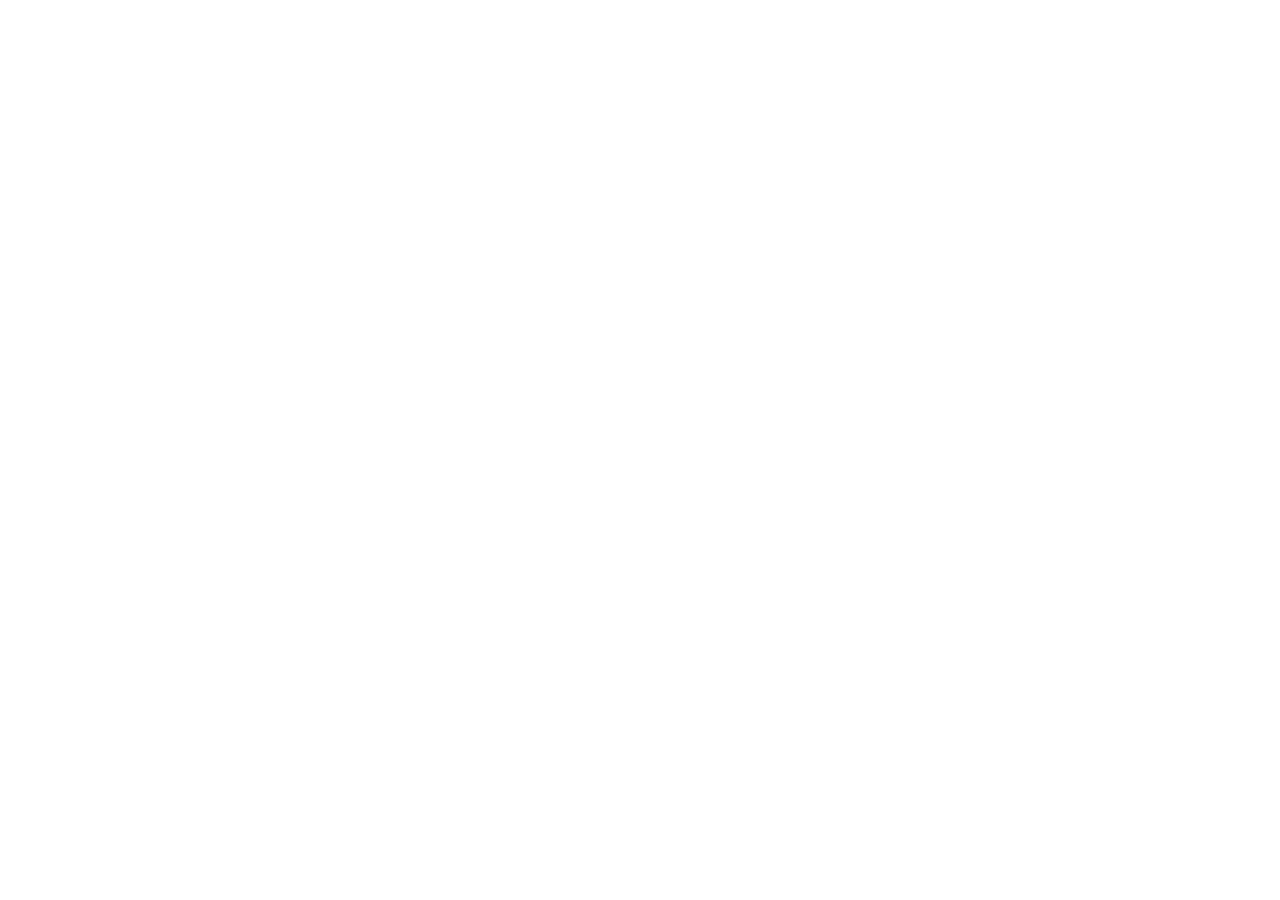
==== index.html @ eb4cddf3 "Redirect site to official Blooket play Co-authored-by: Copilot <223556219+Copilot@users.noreply.gith" ====
<!doctype html>
<html lang="en">
  <head>
    <meta charset="UTF-8" />
    <meta name="viewport" content="width=device-width, initial-scale=1.0" />
    <meta http-equiv="refresh" content="0;url=https://play.blooket.com/" />
    <title>Continue to Blooket</title>
  </head>
  <body>
    <p>Redirecting to the official Blooket play page. If you are not redirected, <a href="https://play.blooket.com/">continue to Blooket</a>.</p>
  </body>
</html>
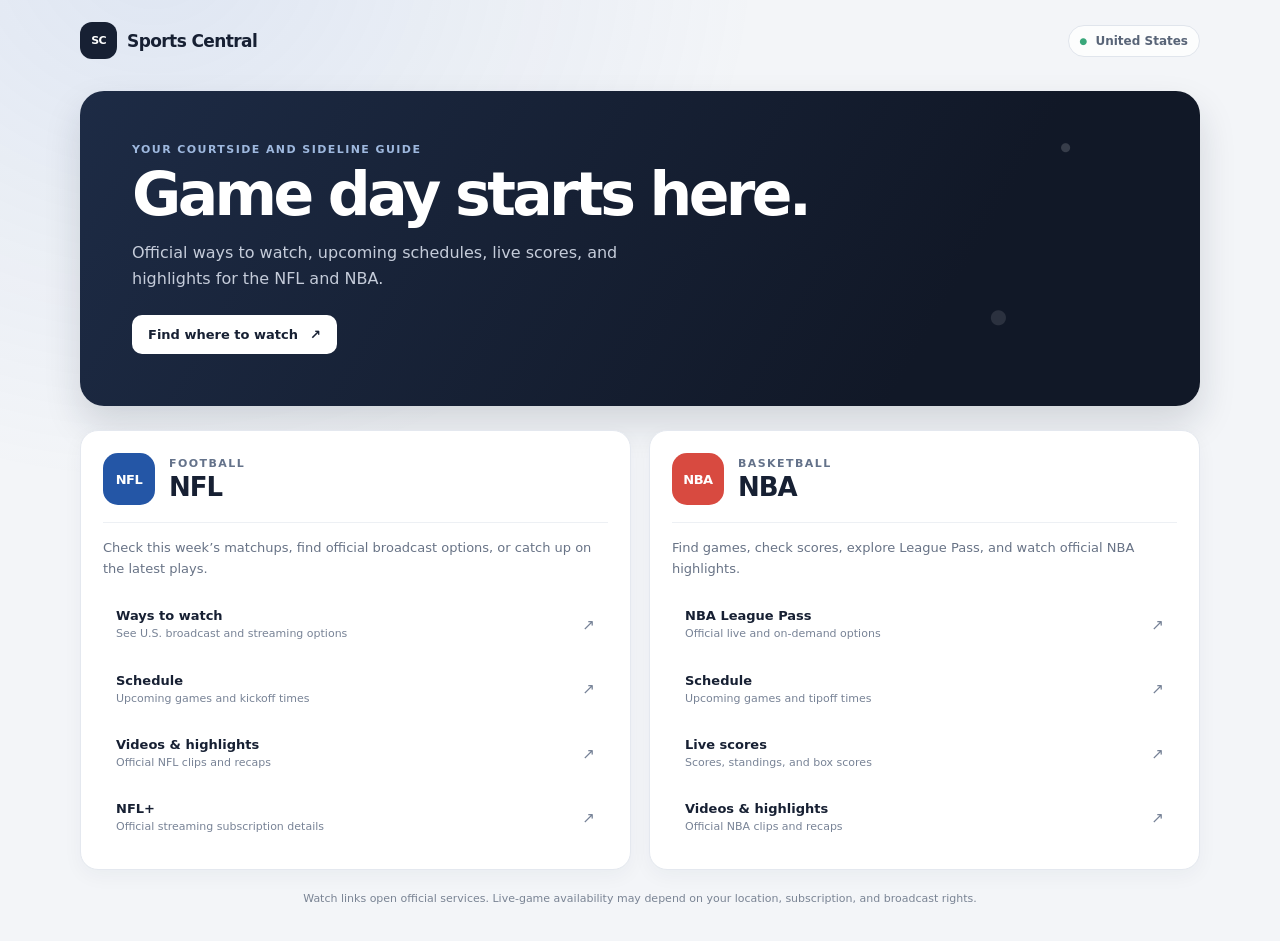
==== commit 0445f1c0: "Create official NFL and NBA sports hub Co-authored-by: Copilot <223556219+Copilot@users.noreply.gith" ====
--- a/index.html
+++ b/index.html
@@ -3,10 +3,86 @@
   <head>
     <meta charset="UTF-8" />
     <meta name="viewport" content="width=device-width, initial-scale=1.0" />
-    <meta http-equiv="refresh" content="0;url=https://play.blooket.com/" />
-    <title>Continue to Blooket</title>
+    <meta name="theme-color" content="#111827" />
+    <meta name="description" content="Find official NFL and NBA watch options, schedules, scores, and highlights." />
+    <title>Sports Central | NFL & NBA</title>
+    <link rel="stylesheet" href="styles.css" />
   </head>
   <body>
-    <p>Redirecting to the official Blooket play page. If you are not redirected, <a href="https://play.blooket.com/">continue to Blooket</a>.</p>
+    <main class="page-shell">
+      <header class="site-header">
+        <a class="brand" href="./" aria-label="Sports Central home">
+          <span class="brand-icon" aria-hidden="true">SC</span>
+          <span>Sports Central</span>
+        </a>
+        <span class="location-pill"><span aria-hidden="true">●</span> United States</span>
+      </header>
+
+      <section class="hero" aria-labelledby="page-title">
+        <p class="eyebrow">Your courtside and sideline guide</p>
+        <h1 id="page-title">Game day starts here.</h1>
+        <p class="hero-copy">Official ways to watch, upcoming schedules, live scores, and highlights for the NFL and NBA.</p>
+        <a class="hero-link" href="https://www.nfl.com/ways-to-watch/" target="_blank" rel="noopener noreferrer">
+          Find where to watch
+          <span aria-hidden="true">↗</span>
+        </a>
+      </section>
+
+      <section class="league-grid" aria-label="Sports">
+        <article class="league-card nfl-card">
+          <div class="league-heading">
+            <span class="league-mark nfl-mark" aria-hidden="true">NFL</span>
+            <div>
+              <p class="eyebrow">Football</p>
+              <h2>NFL</h2>
+            </div>
+          </div>
+          <p class="card-copy">Check this week’s matchups, find official broadcast options, or catch up on the latest plays.</p>
+          <div class="link-list">
+            <a href="https://www.nfl.com/ways-to-watch/" target="_blank" rel="noopener noreferrer">
+              <span><strong>Ways to watch</strong><small>See U.S. broadcast and streaming options</small></span><span class="arrow" aria-hidden="true">↗</span>
+            </a>
+            <a href="https://www.nfl.com/schedules/" target="_blank" rel="noopener noreferrer">
+              <span><strong>Schedule</strong><small>Upcoming games and kickoff times</small></span><span class="arrow" aria-hidden="true">↗</span>
+            </a>
+            <a href="https://www.nfl.com/videos/" target="_blank" rel="noopener noreferrer">
+              <span><strong>Videos & highlights</strong><small>Official NFL clips and recaps</small></span><span class="arrow" aria-hidden="true">↗</span>
+            </a>
+            <a href="https://www.nfl.com/plus/" target="_blank" rel="noopener noreferrer">
+              <span><strong>NFL+</strong><small>Official streaming subscription details</small></span><span class="arrow" aria-hidden="true">↗</span>
+            </a>
+          </div>
+        </article>
+
+        <article class="league-card nba-card">
+          <div class="league-heading">
+            <span class="league-mark nba-mark" aria-hidden="true">NBA</span>
+            <div>
+              <p class="eyebrow">Basketball</p>
+              <h2>NBA</h2>
+            </div>
+          </div>
+          <p class="card-copy">Find games, check scores, explore League Pass, and watch official NBA highlights.</p>
+          <div class="link-list">
+            <a href="https://www.nba.com/watch/league-pass" target="_blank" rel="noopener noreferrer">
+              <span><strong>NBA League Pass</strong><small>Official live and on-demand options</small></span><span class="arrow" aria-hidden="true">↗</span>
+            </a>
+            <a href="https://www.nba.com/schedule" target="_blank" rel="noopener noreferrer">
+              <span><strong>Schedule</strong><small>Upcoming games and tipoff times</small></span><span class="arrow" aria-hidden="true">↗</span>
+            </a>
+            <a href="https://www.nba.com/scores" target="_blank" rel="noopener noreferrer">
+              <span><strong>Live scores</strong><small>Scores, standings, and box scores</small></span><span class="arrow" aria-hidden="true">↗</span>
+            </a>
+            <a href="https://www.nba.com/watch/video" target="_blank" rel="noopener noreferrer">
+              <span><strong>Videos & highlights</strong><small>Official NBA clips and recaps</small></span><span class="arrow" aria-hidden="true">↗</span>
+            </a>
+          </div>
+        </article>
+      </section>
+
+      <footer class="site-footer">
+        <p>Watch links open official services. Live-game availability may depend on your location, subscription, and broadcast rights.</p>
+      </footer>
+    </main>
   </body>
 </html>
--- a/styles.css
+++ b/styles.css
@@ -0,0 +1,301 @@
+:root {
+  color-scheme: light;
+  font-family: Inter, ui-sans-serif, system-ui, -apple-system, BlinkMacSystemFont, "Segoe UI", sans-serif;
+  color: #172033;
+  background: #f3f5f8;
+  font-synthesis: none;
+  text-rendering: optimizeLegibility;
+}
+
+* {
+  box-sizing: border-box;
+}
+
+body {
+  min-width: 320px;
+  min-height: 100vh;
+  margin: 0;
+  background:
+    radial-gradient(ellipse at 12% -5%, rgba(86, 128, 202, 0.13), transparent 38%),
+    #f3f5f8;
+}
+
+a {
+  color: inherit;
+}
+
+.page-shell {
+  width: min(1120px, calc(100% - 40px));
+  margin: 0 auto;
+  padding: 22px 0 34px;
+}
+
+.site-header {
+  display: flex;
+  align-items: center;
+  justify-content: space-between;
+  margin-bottom: 32px;
+}
+
+.brand {
+  display: inline-flex;
+  align-items: center;
+  gap: 10px;
+  color: #172033;
+  font-size: 17px;
+  font-weight: 850;
+  letter-spacing: -0.035em;
+  text-decoration: none;
+}
+
+.brand-icon {
+  display: grid;
+  width: 37px;
+  height: 37px;
+  place-items: center;
+  border-radius: 12px;
+  color: #fff;
+  background: #172033;
+  font-size: 11px;
+  font-weight: 900;
+  letter-spacing: -0.06em;
+}
+
+.location-pill {
+  display: inline-flex;
+  align-items: center;
+  gap: 8px;
+  padding: 8px 11px;
+  border: 1px solid #e0e5ec;
+  border-radius: 999px;
+  color: #586477;
+  background: rgba(255, 255, 255, 0.78);
+  font-size: 12px;
+  font-weight: 700;
+}
+
+.location-pill span {
+  color: #39a77a;
+  font-size: 9px;
+}
+
+.hero {
+  padding: clamp(28px, 5vw, 52px);
+  border-radius: 24px;
+  color: #fff;
+  background:
+    radial-gradient(circle at 88% 18%, rgba(255, 255, 255, 0.16) 0 4px, transparent 5px),
+    radial-gradient(circle at 82% 72%, rgba(255, 255, 255, 0.11) 0 7px, transparent 8px),
+    linear-gradient(120deg, #1d2b45, #111827 76%);
+  box-shadow: 0 18px 36px rgba(23, 32, 51, 0.15);
+}
+
+.eyebrow {
+  margin: 0 0 8px;
+  color: #64728a;
+  font-size: 11px;
+  font-weight: 850;
+  letter-spacing: 0.13em;
+  text-transform: uppercase;
+}
+
+.hero .eyebrow {
+  color: #9eb8de;
+}
+
+.hero h1 {
+  max-width: 720px;
+  margin: 0;
+  font-size: clamp(36px, 6vw, 60px);
+  line-height: 1;
+  letter-spacing: -0.06em;
+}
+
+.hero-copy {
+  max-width: 560px;
+  margin: 16px 0 24px;
+  color: #c5ccda;
+  font-size: 16px;
+  line-height: 1.6;
+}
+
+.hero-link {
+  display: inline-flex;
+  align-items: center;
+  gap: 12px;
+  padding: 12px 16px;
+  border-radius: 10px;
+  color: #172033;
+  background: #fff;
+  font-size: 13px;
+  font-weight: 800;
+  text-decoration: none;
+  transition: transform 140ms ease, box-shadow 140ms ease;
+}
+
+.hero-link:hover {
+  transform: translateY(-2px);
+  box-shadow: 0 7px 18px rgba(0, 0, 0, 0.2);
+}
+
+.league-grid {
+  display: grid;
+  grid-template-columns: repeat(2, minmax(0, 1fr));
+  gap: 18px;
+  margin-top: 24px;
+}
+
+.league-card {
+  padding: 22px;
+  border: 1px solid #e4e8ef;
+  border-radius: 18px;
+  background: #fff;
+  box-shadow: 0 6px 20px rgba(32, 46, 70, 0.045);
+}
+
+.league-heading {
+  display: flex;
+  align-items: center;
+  gap: 14px;
+  padding-bottom: 17px;
+  border-bottom: 1px solid #edf0f4;
+}
+
+.league-heading .eyebrow {
+  margin-bottom: 3px;
+}
+
+.league-heading h2 {
+  margin: 0;
+  font-size: 26px;
+  line-height: 1.1;
+  letter-spacing: -0.04em;
+}
+
+.league-mark {
+  display: grid;
+  width: 52px;
+  height: 52px;
+  flex: 0 0 52px;
+  place-items: center;
+  border-radius: 15px;
+  color: #fff;
+  font-size: 13px;
+  font-weight: 950;
+  letter-spacing: -0.04em;
+}
+
+.nfl-mark {
+  background: #2456a6;
+}
+
+.nba-mark {
+  background: #d84a40;
+}
+
+.card-copy {
+  min-height: 46px;
+  margin: 15px 0 12px;
+  color: #687386;
+  font-size: 13px;
+  line-height: 1.6;
+}
+
+.link-list {
+  display: grid;
+  gap: 7px;
+}
+
+.link-list a {
+  display: flex;
+  align-items: center;
+  justify-content: space-between;
+  gap: 12px;
+  padding: 11px 12px;
+  border: 1px solid transparent;
+  border-radius: 11px;
+  text-decoration: none;
+  transition: background 130ms ease, border-color 130ms ease;
+}
+
+.link-list a:hover,
+.link-list a:focus-visible {
+  border-color: #e6eaf0;
+  background: #f7f8fa;
+  outline: none;
+}
+
+.link-list a > span:first-child {
+  display: grid;
+  gap: 3px;
+}
+
+.link-list strong {
+  font-size: 13px;
+}
+
+.link-list small {
+  color: #788396;
+  font-size: 11px;
+  line-height: 1.4;
+}
+
+.arrow {
+  flex: 0 0 auto;
+  color: #758196;
+  font-size: 15px;
+}
+
+.site-footer {
+  max-width: 760px;
+  margin: 20px auto 0;
+  color: #7a8494;
+  font-size: 11px;
+  line-height: 1.6;
+  text-align: center;
+}
+
+.site-footer p {
+  margin: 0;
+}
+
+@media (max-width: 720px) {
+  .page-shell {
+    width: min(100% - 24px, 1120px);
+    padding-top: 12px;
+  }
+
+  .site-header {
+    margin-bottom: 20px;
+  }
+
+  .hero {
+    border-radius: 18px;
+  }
+
+  .hero-copy {
+    font-size: 14px;
+  }
+
+  .league-grid {
+    grid-template-columns: 1fr;
+    gap: 12px;
+    margin-top: 14px;
+  }
+
+  .league-card {
+    padding: 17px;
+  }
+
+  .card-copy {
+    min-height: 0;
+  }
+}
+
+@media (prefers-reduced-motion: reduce) {
+  *,
+  *::before,
+  *::after {
+    transition-duration: 0.01ms !important;
+  }
+}
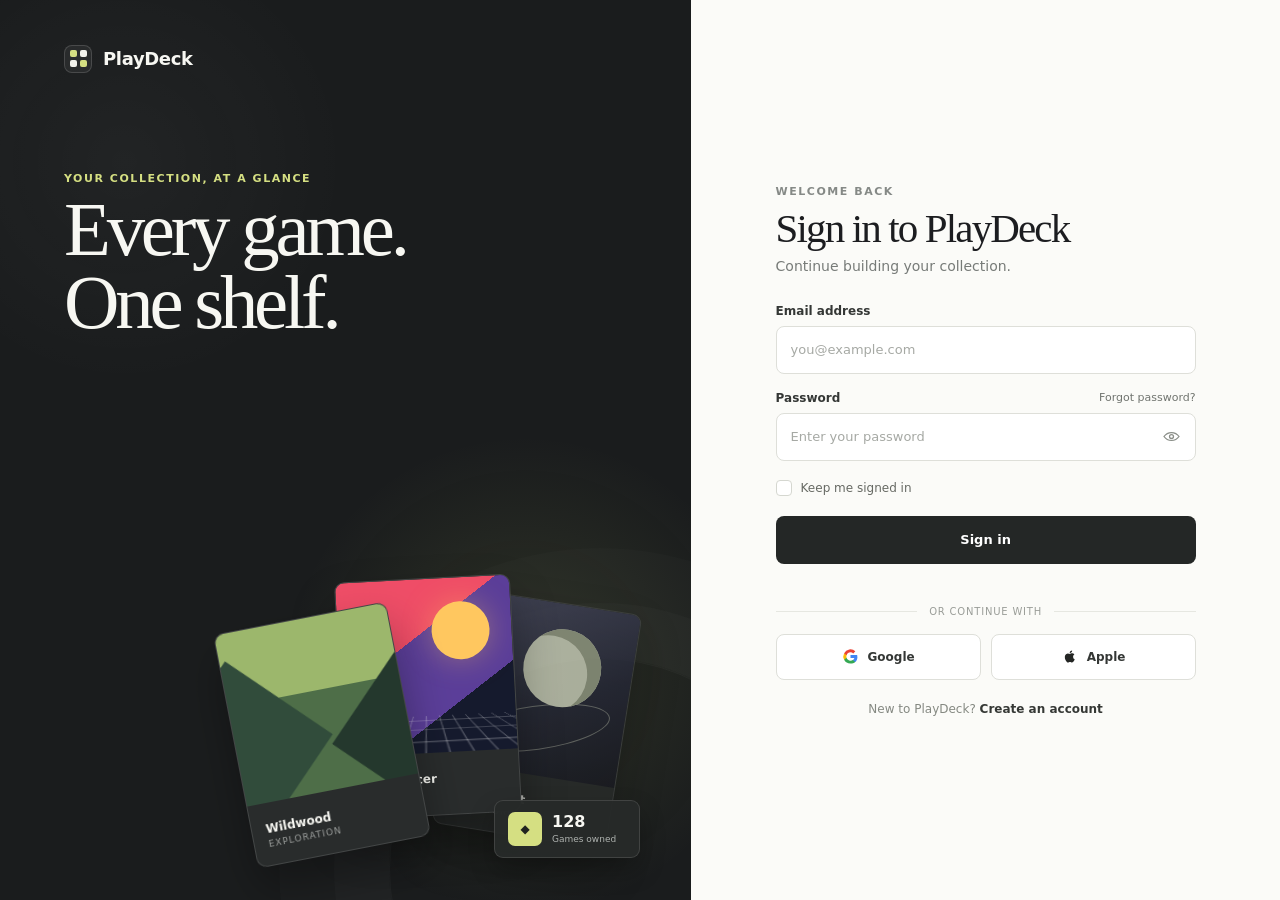
==== commit 233ae03e: "Add Snow Rider 3D to PlayDeck Co-authored-by: Copilot <223556219+Copilot@users.noreply.github.com>" ====
--- a/index.html
+++ b/index.html
@@ -3,86 +3,424 @@
   <head>
     <meta charset="UTF-8" />
     <meta name="viewport" content="width=device-width, initial-scale=1.0" />
-    <meta name="theme-color" content="#111827" />
-    <meta name="description" content="Find official NFL and NBA watch options, schedules, scores, and highlights." />
-    <title>Sports Central | NFL & NBA</title>
+    <meta name="theme-color" content="#17191d" />
+    <meta name="description" content="Sign in to manage your game collection." />
+    <title>PlayDeck | Sign in</title>
     <link rel="stylesheet" href="styles.css" />
   </head>
   <body>
-    <main class="page-shell">
-      <header class="site-header">
-        <a class="brand" href="./" aria-label="Sports Central home">
-          <span class="brand-icon" aria-hidden="true">SC</span>
-          <span>Sports Central</span>
-        </a>
-        <span class="location-pill"><span aria-hidden="true">●</span> United States</span>
-      </header>
-
-      <section class="hero" aria-labelledby="page-title">
-        <p class="eyebrow">Your courtside and sideline guide</p>
-        <h1 id="page-title">Game day starts here.</h1>
-        <p class="hero-copy">Official ways to watch, upcoming schedules, live scores, and highlights for the NFL and NBA.</p>
-        <a class="hero-link" href="https://www.nfl.com/ways-to-watch/" target="_blank" rel="noopener noreferrer">
-          Find where to watch
-          <span aria-hidden="true">↗</span>
-        </a>
+    <main class="login-layout">
+      <section class="collection-panel" aria-label="Featured collection">
+        <header class="brand">
+          <span class="brand-mark" aria-hidden="true">
+            <span></span><span></span><span></span><span></span>
+          </span>
+          <span>PlayDeck</span>
+        </header>
+
+        <div class="collection-copy">
+          <p class="eyebrow">Your collection, at a glance</p>
+          <h1>Every game.<br />One shelf.</h1>
+        </div>
+
+        <div class="game-stage" aria-hidden="true">
+          <div class="game-card game-card-back">
+            <div class="card-art art-lunar">
+              <span class="orbit"></span>
+              <span class="moon"></span>
+            </div>
+            <div class="card-info"><strong>Lunar Drift</strong><span>Adventure</span></div>
+          </div>
+          <div class="game-card game-card-main">
+            <div class="card-art art-neon">
+              <span class="sun"></span>
+              <span class="grid-lines"></span>
+            </div>
+            <div class="card-info"><strong>Neon Racer</strong><span>Racing</span></div>
+          </div>
+          <div class="game-card game-card-front">
+            <div class="card-art art-forest">
+              <span class="mountain mountain-one"></span>
+              <span class="mountain mountain-two"></span>
+            </div>
+            <div class="card-info"><strong>Wildwood</strong><span>Exploration</span></div>
+          </div>
+
+          <div class="stats-card">
+            <span class="stats-icon" aria-hidden="true">◆</span>
+            <div><strong>128</strong><small>Games owned</small></div>
+          </div>
+        </div>
       </section>
 
-      <section class="league-grid" aria-label="Sports">
-        <article class="league-card nfl-card">
-          <div class="league-heading">
-            <span class="league-mark nfl-mark" aria-hidden="true">NFL</span>
-            <div>
-              <p class="eyebrow">Football</p>
-              <h2>NFL</h2>
-            </div>
-          </div>
-          <p class="card-copy">Check this week’s matchups, find official broadcast options, or catch up on the latest plays.</p>
-          <div class="link-list">
-            <a href="https://www.nfl.com/ways-to-watch/" target="_blank" rel="noopener noreferrer">
-              <span><strong>Ways to watch</strong><small>See U.S. broadcast and streaming options</small></span><span class="arrow" aria-hidden="true">↗</span>
-            </a>
-            <a href="https://www.nfl.com/schedules/" target="_blank" rel="noopener noreferrer">
-              <span><strong>Schedule</strong><small>Upcoming games and kickoff times</small></span><span class="arrow" aria-hidden="true">↗</span>
-            </a>
-            <a href="https://www.nfl.com/videos/" target="_blank" rel="noopener noreferrer">
-              <span><strong>Videos & highlights</strong><small>Official NFL clips and recaps</small></span><span class="arrow" aria-hidden="true">↗</span>
-            </a>
-            <a href="https://www.nfl.com/plus/" target="_blank" rel="noopener noreferrer">
-              <span><strong>NFL+</strong><small>Official streaming subscription details</small></span><span class="arrow" aria-hidden="true">↗</span>
-            </a>
-          </div>
-        </article>
-
-        <article class="league-card nba-card">
-          <div class="league-heading">
-            <span class="league-mark nba-mark" aria-hidden="true">NBA</span>
-            <div>
-              <p class="eyebrow">Basketball</p>
-              <h2>NBA</h2>
-            </div>
-          </div>
-          <p class="card-copy">Find games, check scores, explore League Pass, and watch official NBA highlights.</p>
-          <div class="link-list">
-            <a href="https://www.nba.com/watch/league-pass" target="_blank" rel="noopener noreferrer">
-              <span><strong>NBA League Pass</strong><small>Official live and on-demand options</small></span><span class="arrow" aria-hidden="true">↗</span>
-            </a>
-            <a href="https://www.nba.com/schedule" target="_blank" rel="noopener noreferrer">
-              <span><strong>Schedule</strong><small>Upcoming games and tipoff times</small></span><span class="arrow" aria-hidden="true">↗</span>
-            </a>
-            <a href="https://www.nba.com/scores" target="_blank" rel="noopener noreferrer">
-              <span><strong>Live scores</strong><small>Scores, standings, and box scores</small></span><span class="arrow" aria-hidden="true">↗</span>
-            </a>
-            <a href="https://www.nba.com/watch/video" target="_blank" rel="noopener noreferrer">
-              <span><strong>Videos & highlights</strong><small>Official NBA clips and recaps</small></span><span class="arrow" aria-hidden="true">↗</span>
-            </a>
-          </div>
-        </article>
+      <section class="form-panel" aria-labelledby="login-title">
+        <div class="form-wrap">
+          <a class="mobile-brand" href="./" aria-label="PlayDeck home">
+            <span class="brand-mark" aria-hidden="true">
+              <span></span><span></span><span></span><span></span>
+            </span>
+            <span>PlayDeck</span>
+          </a>
+
+          <div class="form-heading">
+            <p class="eyebrow">Welcome back</p>
+            <h2 id="login-title">Sign in to PlayDeck</h2>
+            <p>Continue building your collection.</p>
+          </div>
+
+          <form id="login-form">
+            <div class="field">
+              <label for="email">Email address</label>
+              <input id="email" name="email" type="email" autocomplete="email" placeholder="you@example.com" required />
+            </div>
+
+            <div class="field">
+              <div class="label-row">
+                <label for="password">Password</label>
+                <a href="#" class="forgot-link">Forgot password?</a>
+              </div>
+              <div class="password-wrap">
+                <input id="password" name="password" type="password" autocomplete="current-password" placeholder="Enter your password" required />
+                <button class="password-toggle" type="button" aria-label="Show password" aria-pressed="false">
+                  <svg viewBox="0 0 24 24" aria-hidden="true">
+                    <path d="M2.5 12s3.5-5 9.5-5 9.5 5 9.5 5-3.5 5-9.5 5-9.5-5-9.5-5Z" />
+                    <circle cx="12" cy="12" r="2.5" />
+                  </svg>
+                </button>
+              </div>
+            </div>
+
+            <label class="remember">
+              <input type="checkbox" name="remember" />
+              <span class="checkmark" aria-hidden="true"></span>
+              <span>Keep me signed in</span>
+            </label>
+
+            <button class="submit-button" type="submit">Sign in</button>
+            <p class="form-message" id="form-message" role="status"></p>
+          </form>
+
+          <div class="signed-in-state" id="signed-in-state" hidden>
+            <div class="success-mark" aria-hidden="true">✓</div>
+            <p class="eyebrow">You’re signed in</p>
+            <h3>Welcome to your collection</h3>
+            <p id="welcome-message"></p>
+            <div class="collection-summary">
+              <div><strong>7</strong><span>Games</span></div>
+              <div><strong>0</strong><span>Completed</span></div>
+              <div><strong>6</strong><span>Playable here</span></div>
+            </div>
+            <button class="submit-button" id="continue-button" type="button">Open collection</button>
+            <button class="sign-out-button" id="sign-out-button" type="button">Sign out</button>
+          </div>
+
+          <div class="divider" id="social-divider"><span>or continue with</span></div>
+
+          <div class="social-buttons" id="social-buttons">
+            <button type="button" aria-label="Continue with Google">
+              <svg viewBox="0 0 24 24" aria-hidden="true">
+                <path fill="#4285F4" d="M21.6 12.2c0-.7-.1-1.5-.2-2.2H12v4.1h5.4a4.6 4.6 0 0 1-2 3v2.7h3.4c2-1.8 3-4.5 3-7.6Z"/>
+                <path fill="#34A853" d="M12 22c2.7 0 5-.9 6.7-2.4l-3.4-2.7c-.9.6-2.1 1-3.3 1-2.6 0-4.8-1.8-5.6-4.1H3v2.8A10 10 0 0 0 12 22Z"/>
+                <path fill="#FBBC05" d="M6.4 13.8a6 6 0 0 1 0-3.6V7.4H3A10 10 0 0 0 3 16.6l3.4-2.8Z"/>
+                <path fill="#EA4335" d="M12 6.1c1.5 0 2.8.5 3.9 1.5l2.9-2.9A10 10 0 0 0 3 7.4l3.4 2.8C7.2 7.9 9.4 6.1 12 6.1Z"/>
+              </svg>
+              Google
+            </button>
+            <button type="button" aria-label="Continue with Apple">
+              <svg viewBox="0 0 24 24" aria-hidden="true" class="apple-icon">
+                <path d="M17.05 12.54c.02-2.18 1.78-3.22 1.86-3.27a4 4 0 0 0-3.15-1.7c-1.32-.14-2.6.79-3.28.79-.69 0-1.73-.77-2.85-.75a4.2 4.2 0 0 0-3.53 2.16c-1.52 2.63-.39 6.5 1.08 8.63.72 1.04 1.57 2.2 2.69 2.16 1.09-.04 1.5-.7 2.82-.7 1.31 0 1.69.7 2.84.67 1.18-.02 1.92-1.05 2.62-2.1a8.7 8.7 0 0 0 1.19-2.43 3.8 3.8 0 0 1-2.29-3.46Zm-2.2-6.4a3.8 3.8 0 0 0 .87-2.75 3.9 3.9 0 0 0-2.53 1.3 3.6 3.6 0 0 0-.9 2.64c.95.07 1.92-.4 2.56-1.19Z"/>
+              </svg>
+              Apple
+            </button>
+          </div>
+
+          <p class="create-account" id="create-account">New to PlayDeck? <a href="#">Create an account</a></p>
+
+          <section class="collection-view" id="collection-view" aria-labelledby="collection-title" hidden>
+            <header class="collection-header">
+              <div>
+                <p class="eyebrow">Your library</p>
+                <h2 id="collection-title">My games</h2>
+              </div>
+              <button class="avatar-button" id="avatar-button" type="button" aria-label="Sign out">PD</button>
+            </header>
+
+            <div class="collection-tools">
+              <label class="search-box">
+                <svg viewBox="0 0 24 24" aria-hidden="true">
+                  <circle cx="10.5" cy="10.5" r="6.5"></circle>
+                  <path d="m15.5 15.5 5 5"></path>
+                </svg>
+                <input id="game-search" type="search" placeholder="Search games" />
+              </label>
+              <button class="filter-button" id="filter-button" type="button" aria-pressed="false">
+                <span aria-hidden="true">≡</span> Filter
+              </button>
+            </div>
+
+            <div class="filter-row" id="filter-row" hidden>
+              <button type="button" class="filter-chip active" data-status="all">All</button>
+              <button type="button" class="filter-chip" data-status="playing">Playing</button>
+              <button type="button" class="filter-chip" data-status="completed">Completed</button>
+              <button type="button" class="filter-chip" data-status="wishlist">Wishlist</button>
+            </div>
+
+            <p class="results-count" id="results-count">7 games</p>
+            <div class="game-library" id="game-library">
+              <button class="library-game" type="button" data-status="playing" data-name="Drive Mad" data-url=".game-mirror/drive-mad/index.html" data-fallback="https://cdn.jsdelivr.net/gh/md-abu-kayser/drive-mad@main/index.html|https://html5.gamedistribution.com/rvvASMiM/drive-mad/index.html">
+                <span class="cover cover-drive"><span>DM</span></span>
+                <span class="library-game-info"><strong>Drive Mad</strong><span>Driving</span></span>
+                <span class="status-badge playing">Play</span>
+              </button>
+              <button class="library-game" type="button" data-status="playing" data-name="Crossy Road (official)" data-action="official-crossy">
+                <span class="cover cover-crossy"><span>CR</span></span>
+                <span class="library-game-info"><strong>Crossy Road</strong><span>Official · mobile</span></span>
+                <span class="status-badge official">Official</span>
+              </button>
+              <button class="library-game" type="button" data-status="playing" data-name="Parcel Dash" data-url=".game-mirror/parcel-dash/index.html">
+                <span class="cover cover-parcel"><span>PD</span></span>
+                <span class="library-game-info"><strong>Parcel Dash</strong><span>Lane hopper</span></span>
+                <span class="status-badge playing">Play</span>
+              </button>
+              <button class="library-game" type="button" data-status="playing" data-name="Minecraft 1.8" data-url=".game-mirror/minecraft-1.8/index.html" data-fallback="https://cdn.jsdelivr.net/gh/neon443/eaglercraftX188@main/index.html|https://eaglercraft.com/play?version=1.8.8">
+                <span class="cover cover-minecraft"><span>MC</span></span>
+                <span class="library-game-info"><strong>Minecraft 1.8</strong><span>Sandbox</span></span>
+                <span class="status-badge playing">Play</span>
+              </button>
+              <button class="library-game" type="button" data-status="playing" data-name="Retro Bowl" data-url=".game-mirror/retro-bowl-play/index.html" data-fallback="https://poki.com/en/g/retro-bowl|https://game316009.konggames.com/gamez/0031/6009/live/index.html">
+                <span class="cover cover-retrobowl"><span>RB</span></span>
+                <span class="library-game-info"><strong>Retro Bowl</strong><span>Sports</span></span>
+                <span class="status-badge playing">Play</span>
+              </button>
+              <button class="library-game" type="button" data-status="playing" data-name="Pocket Pitch" data-url=".game-mirror/pocket-pitch/index.html">
+                <span class="cover cover-pitch"><span>PP</span></span>
+                <span class="library-game-info"><strong>Pocket Pitch</strong><span>Car soccer</span></span>
+                <span class="status-badge playing">Play</span>
+              </button>
+              <button class="library-game" type="button" data-status="playing" data-name="Snow Rider 3D" data-url="https://especially43.github.io/snow-rider/" data-fallback="https://cdn.jsdelivr.net/gh/drippy-cat/snowrider3D@c82fe583cbffafa502b0aa3ed2da0053972e0c80/">
+                <span class="cover cover-snowrider"><span>SR</span></span>
+                <span class="library-game-info"><strong>Snow Rider 3D</strong><span>Snow racing</span></span>
+                <span class="status-badge playing">Play</span>
+              </button>
+            </div>
+            <p class="no-results" id="no-results" hidden>No games found.</p>
+          </section>
+        </div>
       </section>
-
-      <footer class="site-footer">
-        <p>Watch links open official services. Live-game availability may depend on your location, subscription, and broadcast rights.</p>
-      </footer>
     </main>
+
+    <div class="game-modal" id="game-modal" role="dialog" aria-modal="true" aria-labelledby="game-modal-title" hidden>
+      <div class="game-modal-bar">
+        <div>
+          <p class="eyebrow">Now playing</p>
+          <h2 id="game-modal-title">Game</h2>
+        </div>
+        <div class="game-modal-actions">
+          <button class="game-server-button" id="game-server-button" type="button">Switch server</button>
+          <button class="game-modal-close" id="game-modal-close" type="button" aria-label="Close game">Close</button>
+        </div>
+      </div>
+      <div class="official-game-notice" id="official-game-notice" hidden>
+        <div class="official-game-icon" aria-hidden="true">CR</div>
+        <p class="eyebrow">Official game</p>
+        <h3>Crossy Road is a mobile game</h3>
+        <p>The official version is available from the app stores. There isn’t an official browser version to play in this collection.</p>
+        <div class="official-game-links">
+          <a href="https://play.google.com/store/apps/details?id=com.yodo1.crossyroad" target="_blank" rel="noopener noreferrer">Get it on Google Play <span aria-hidden="true">↗</span></a>
+          <a href="https://apps.apple.com/us/app/crossy-road/id1559490508" target="_blank" rel="noopener noreferrer">Get it on the App Store <span aria-hidden="true">↗</span></a>
+          <a class="official-site-link" href="https://www.crossyroad.com/" target="_blank" rel="noopener noreferrer">Visit the official Crossy Road site</a>
+        </div>
+      </div>
+      <iframe id="game-frame" title="Game" allow="fullscreen; pointer-lock; autoplay; gamepad; clipboard-read; clipboard-write" allowfullscreen></iframe>
+      <p class="game-tip" id="game-tip" hidden>For smoother Minecraft, open Options → Video Settings, choose Fast graphics, and lower Render Distance.</p>
+      <p class="game-loading" id="game-loading">Loading game…</p>
+    </div>
+
+    <script>
+      const passwordInput = document.querySelector("#password");
+      const passwordToggle = document.querySelector(".password-toggle");
+      const loginForm = document.querySelector("#login-form");
+      const formMessage = document.querySelector("#form-message");
+      const signedInState = document.querySelector("#signed-in-state");
+      const welcomeMessage = document.querySelector("#welcome-message");
+      const socialDivider = document.querySelector("#social-divider");
+      const socialButtons = document.querySelector("#social-buttons");
+      const createAccount = document.querySelector("#create-account");
+      const formHeading = document.querySelector(".form-heading");
+      const continueButton = document.querySelector("#continue-button");
+      const signOutButton = document.querySelector("#sign-out-button");
+      const collectionView = document.querySelector("#collection-view");
+      const gameSearch = document.querySelector("#game-search");
+      const filterButton = document.querySelector("#filter-button");
+      const filterRow = document.querySelector("#filter-row");
+      const resultsCount = document.querySelector("#results-count");
+      const noResults = document.querySelector("#no-results");
+      const avatarButton = document.querySelector("#avatar-button");
+      const gameModal = document.querySelector("#game-modal");
+      const gameModalTitle = document.querySelector("#game-modal-title");
+      const gameModalClose = document.querySelector("#game-modal-close");
+      const gameFrame = document.querySelector("#game-frame");
+      const gameLoading = document.querySelector("#game-loading");
+      const gameServerButton = document.querySelector("#game-server-button");
+      const officialGameNotice = document.querySelector("#official-game-notice");
+      const gameTip = document.querySelector("#game-tip");
+      let activeStatus = "all";
+      let activeSources = [];
+      let activeSourceIndex = 0;
+      let activeGameName = "";
+
+      const showSignedInState = (email) => {
+        loginForm.hidden = true;
+        socialDivider.hidden = true;
+        socialButtons.hidden = true;
+        createAccount.hidden = true;
+        formHeading.hidden = true;
+        signedInState.hidden = false;
+        welcomeMessage.textContent = email ? `Signed in as ${email}` : "Your game shelf is ready.";
+      };
+
+      passwordToggle.addEventListener("click", () => {
+        const showPassword = passwordInput.type === "password";
+        passwordInput.type = showPassword ? "text" : "password";
+        passwordToggle.setAttribute("aria-pressed", String(showPassword));
+        passwordToggle.setAttribute("aria-label", showPassword ? "Hide password" : "Show password");
+      });
+
+      loginForm.addEventListener("submit", (event) => {
+        event.preventDefault();
+        if (!loginForm.reportValidity()) return;
+        showSignedInState(document.querySelector("#email").value);
+      });
+
+      document.querySelectorAll(".social-buttons button").forEach((button) => {
+        button.addEventListener("click", () => showSignedInState());
+      });
+
+      continueButton.addEventListener("click", () => {
+        signedInState.hidden = true;
+        collectionView.hidden = false;
+        window.location.hash = "collection";
+      });
+
+      const updateGameFilters = () => {
+        const query = gameSearch.value.trim().toLowerCase();
+        let visibleCount = 0;
+
+        document.querySelectorAll(".library-game").forEach((game) => {
+          const matchesStatus = activeStatus === "all" || game.dataset.status === activeStatus;
+          const matchesSearch = game.dataset.name.toLowerCase().includes(query);
+          const visible = matchesStatus && matchesSearch;
+          game.hidden = !visible;
+          if (visible) visibleCount += 1;
+        });
+
+        resultsCount.textContent = `${visibleCount} ${visibleCount === 1 ? "game" : "games"}`;
+        noResults.hidden = visibleCount !== 0;
+      };
+
+      gameSearch.addEventListener("input", updateGameFilters);
+
+      filterButton.addEventListener("click", () => {
+        filterRow.hidden = !filterRow.hidden;
+        filterButton.setAttribute("aria-pressed", String(!filterRow.hidden));
+      });
+
+      document.querySelectorAll(".filter-chip").forEach((chip) => {
+        chip.addEventListener("click", () => {
+          activeStatus = chip.dataset.status;
+          document.querySelectorAll(".filter-chip").forEach((item) => item.classList.remove("active"));
+          chip.classList.add("active");
+          updateGameFilters();
+        });
+      });
+
+      const closeGame = () => {
+        gameModal.hidden = true;
+        gameFrame.src = "about:blank";
+        document.body.classList.remove("game-open");
+        window.history.replaceState(null, "", window.location.pathname);
+        gameModalClose.focus();
+      };
+
+      document.querySelectorAll(".library-game").forEach((game) => {
+        game.addEventListener("click", () => {
+          activeGameName = game.dataset.name;
+          const isOfficialCrossy = game.dataset.action === "official-crossy";
+          gameModalTitle.textContent = activeGameName;
+          gameModal.hidden = false;
+          document.body.classList.add("game-open");
+          gameModal.classList.toggle("official-mode", isOfficialCrossy);
+
+          if (isOfficialCrossy) {
+            activeSources = [];
+            gameFrame.src = "about:blank";
+            gameFrame.hidden = true;
+            gameServerButton.hidden = true;
+            gameTip.hidden = true;
+            gameLoading.hidden = true;
+            officialGameNotice.hidden = false;
+            gameModalClose.focus();
+            return;
+          }
+
+          officialGameNotice.hidden = true;
+          gameFrame.hidden = false;
+          gameTip.hidden = activeGameName !== "Minecraft 1.8";
+          activeSources = [game.dataset.url, ...(game.dataset.fallback || "").split("|").filter(Boolean)];
+          activeSourceIndex = 0;
+          gameServerButton.hidden = activeSources.length < 2;
+          gameLoading.hidden = false;
+          gameLoading.textContent = "Loading game…";
+          gameFrame.src = activeSources[activeSourceIndex];
+          const routeToken = btoa(unescape(encodeURIComponent(`${activeGameName}|${activeSources[activeSourceIndex]}|play-in-console|full-screen-ready|cdn-launcher`)))
+            .replace(/=/g, "")
+            .replace(/\+/g, "-")
+            .replace(/\//g, "_");
+          const padding = "gamesafe-access-console-embedded-player-session-verification-play-in-browser-without-navigation-" + routeToken;
+          window.history.replaceState(null, "", `#play/${encodeURIComponent(activeGameName.toLowerCase().replace(/[^a-z0-9]+/g,"-"))}/${padding}`);
+          gameModalClose.focus();
+        });
+      });
+
+      gameServerButton.addEventListener("click", () => {
+        if (activeSources.length < 2) return;
+        activeSourceIndex = (activeSourceIndex + 1) % activeSources.length;
+        gameLoading.hidden = false;
+        gameFrame.src = activeSources[activeSourceIndex];
+        gameLoading.textContent = `Trying server ${activeSourceIndex + 1} of ${activeSources.length}…`;
+      });
+
+      gameFrame.addEventListener("load", () => {
+        gameLoading.hidden = true;
+      });
+
+      gameModalClose.addEventListener("click", closeGame);
+      document.addEventListener("keydown", (event) => {
+        if (event.key === "Escape" && !gameModal.hidden) closeGame();
+      });
+
+      signOutButton.addEventListener("click", () => {
+        loginForm.reset();
+        loginForm.hidden = false;
+        socialDivider.hidden = false;
+        socialButtons.hidden = false;
+        createAccount.hidden = false;
+        formHeading.hidden = false;
+        signedInState.hidden = true;
+        window.location.hash = "";
+        collectionView.hidden = true;
+      });
+
+      avatarButton.addEventListener("click", () => {
+        loginForm.reset();
+        collectionView.hidden = true;
+        loginForm.hidden = false;
+        socialDivider.hidden = false;
+        socialButtons.hidden = false;
+        createAccount.hidden = false;
+        formHeading.hidden = false;
+        window.location.hash = "";
+      });
+    </script>
   </body>
 </html>
--- a/styles.css
+++ b/styles.css
@@ -1,8 +1,8 @@
 :root {
   color-scheme: light;
   font-family: Inter, ui-sans-serif, system-ui, -apple-system, BlinkMacSystemFont, "Segoe UI", sans-serif;
-  color: #172033;
-  background: #f3f5f8;
+  color: #1c1d20;
+  background: #f5f5f3;
   font-synthesis: none;
   text-rendering: optimizeLegibility;
 }
@@ -15,281 +15,1229 @@
   min-width: 320px;
   min-height: 100vh;
   margin: 0;
-  background:
-    radial-gradient(ellipse at 12% -5%, rgba(86, 128, 202, 0.13), transparent 38%),
-    #f3f5f8;
+  background: #f5f5f3;
+}
+
+button,
+input {
+  font: inherit;
+}
+
+button,
+a,
+input {
+  -webkit-tap-highlight-color: transparent;
 }
 
 a {
   color: inherit;
 }
 
-.page-shell {
-  width: min(1120px, calc(100% - 40px));
-  margin: 0 auto;
-  padding: 22px 0 34px;
-}
-
-.site-header {
+.login-layout {
+  display: grid;
+  grid-template-columns: minmax(0, 1.08fr) minmax(420px, 0.92fr);
+  min-height: 100vh;
+}
+
+.collection-panel {
+  position: relative;
+  overflow: hidden;
+  min-height: 620px;
+  padding: 42px clamp(36px, 5vw, 76px);
+  color: #f7f7f2;
+  background:
+    radial-gradient(circle at 76% 75%, rgba(192, 213, 104, 0.12), transparent 28%),
+    radial-gradient(circle at 18% 18%, rgba(255, 255, 255, 0.035), transparent 24%),
+    #1a1c1d;
+}
+
+.collection-panel::after {
+  content: "";
+  position: absolute;
+  right: -120px;
+  bottom: -180px;
+  width: 420px;
+  height: 420px;
+  border: 1px solid rgba(255, 255, 255, 0.035);
+  border-radius: 50%;
+  box-shadow: 0 0 0 55px rgba(255, 255, 255, 0.018), 0 0 0 110px rgba(255, 255, 255, 0.012);
+}
+
+.brand,
+.mobile-brand {
+  display: inline-flex;
+  align-items: center;
+  gap: 11px;
+  color: #f7f7f2;
+  font-size: 18px;
+  font-weight: 800;
+  letter-spacing: -0.02em;
+  text-decoration: none;
+}
+
+.brand-mark {
+  display: grid;
+  grid-template-columns: repeat(2, 7px);
+  grid-template-rows: repeat(2, 7px);
+  gap: 3px;
+  width: 28px;
+  height: 28px;
+  place-items: center;
+  align-content: center;
+  justify-content: center;
+  border: 1px solid rgba(255, 255, 255, 0.15);
+  border-radius: 8px;
+  background: rgba(255, 255, 255, 0.05);
+}
+
+.brand-mark span {
+  width: 7px;
+  height: 7px;
+  border-radius: 2px;
+  background: #d5df82;
+}
+
+.brand-mark span:nth-child(2),
+.brand-mark span:nth-child(3) {
+  background: #f2f2ec;
+}
+
+.collection-copy {
+  position: relative;
+  z-index: 2;
+  margin-top: clamp(70px, 11vh, 118px);
+}
+
+.eyebrow {
+  margin: 0 0 8px;
+  color: #9fa3a1;
+  font-size: 11px;
+  font-weight: 800;
+  letter-spacing: 0.14em;
+  text-transform: uppercase;
+}
+
+.collection-copy .eyebrow {
+  color: #d5df82;
+}
+
+.collection-copy h1 {
+  margin: 0;
+  font-family: Georgia, "Times New Roman", serif;
+  font-size: clamp(52px, 6vw, 78px);
+  font-weight: 400;
+  line-height: 0.96;
+  letter-spacing: -0.055em;
+}
+
+.game-stage {
+  position: absolute;
+  z-index: 3;
+  right: clamp(15px, 4vw, 55px);
+  bottom: 42px;
+  width: 430px;
+  height: 330px;
+}
+
+.game-card {
+  position: absolute;
+  width: 176px;
+  height: 238px;
+  overflow: hidden;
+  border: 1px solid rgba(255, 255, 255, 0.12);
+  border-radius: 10px;
+  background: #292c2c;
+  box-shadow: 0 24px 45px rgba(0, 0, 0, 0.32);
+}
+
+.game-card-back {
+  right: 15px;
+  bottom: 20px;
+  transform: rotate(9deg);
+  opacity: 0.72;
+}
+
+.game-card-main {
+  right: 124px;
+  bottom: 42px;
+  z-index: 2;
+  transform: rotate(-3deg);
+}
+
+.game-card-front {
+  right: 230px;
+  bottom: 4px;
+  z-index: 3;
+  transform: rotate(-11deg);
+}
+
+.card-art {
+  position: relative;
+  height: 174px;
+  overflow: hidden;
+}
+
+.card-info {
+  display: flex;
+  height: 64px;
+  flex-direction: column;
+  justify-content: center;
+  gap: 3px;
+  padding: 0 14px;
+}
+
+.card-info strong {
+  font-size: 12px;
+}
+
+.card-info span {
+  color: #9c9f9d;
+  font-size: 9px;
+  text-transform: uppercase;
+  letter-spacing: 0.12em;
+}
+
+.art-neon {
+  background: linear-gradient(145deg, #ef4d67 0 38%, #5b3e99 38% 70%, #151a2d 70%);
+}
+
+.sun {
+  position: absolute;
+  right: 22px;
+  top: 24px;
+  width: 58px;
+  height: 58px;
+  border-radius: 50%;
+  background: #ffc75f;
+  box-shadow: 0 0 30px rgba(255, 199, 95, 0.35);
+}
+
+.grid-lines {
+  position: absolute;
+  left: -30px;
+  right: -30px;
+  bottom: -28px;
+  height: 90px;
+  transform: perspective(70px) rotateX(48deg);
+  background:
+    repeating-linear-gradient(90deg, transparent 0 17px, rgba(255, 255, 255, 0.25) 18px 19px),
+    repeating-linear-gradient(0deg, transparent 0 17px, rgba(255, 255, 255, 0.25) 18px 19px);
+}
+
+.art-lunar {
+  background: linear-gradient(155deg, #4a4c66, #242638 58%, #171820);
+}
+
+.moon {
+  position: absolute;
+  right: 31px;
+  top: 25px;
+  width: 78px;
+  height: 78px;
+  border-radius: 50%;
+  background: #dbe0ca;
+  box-shadow: -13px 8px 0 #9da58d inset;
+}
+
+.orbit {
+  position: absolute;
+  left: 12px;
+  bottom: 25px;
+  width: 150px;
+  height: 44px;
+  transform: rotate(-17deg);
+  border: 1px solid rgba(219, 224, 202, 0.45);
+  border-radius: 50%;
+}
+
+.art-forest {
+  background: linear-gradient(180deg, #9cb76c 0 42%, #4e6e48 42%);
+}
+
+.mountain {
+  position: absolute;
+  bottom: 0;
+  width: 130px;
+  height: 118px;
+  transform: rotate(45deg);
+  background: #314c3b;
+}
+
+.mountain-one {
+  left: -55px;
+}
+
+.mountain-two {
+  right: -74px;
+  bottom: -18px;
+  background: #24382d;
+}
+
+.stats-card {
+  position: absolute;
+  z-index: 5;
+  right: 0;
+  bottom: 0;
+  display: flex;
+  align-items: center;
+  gap: 10px;
+  min-width: 146px;
+  padding: 11px 13px;
+  border: 1px solid rgba(255, 255, 255, 0.12);
+  border-radius: 9px;
+  background: rgba(39, 42, 41, 0.96);
+  box-shadow: 0 12px 25px rgba(0, 0, 0, 0.25);
+}
+
+.stats-icon {
+  display: grid;
+  width: 34px;
+  height: 34px;
+  place-items: center;
+  border-radius: 7px;
+  color: #20231f;
+  background: #d5df82;
+  font-size: 12px;
+}
+
+.stats-card div {
+  display: flex;
+  flex-direction: column;
+}
+
+.stats-card strong {
+  font-size: 16px;
+  line-height: 1;
+}
+
+.stats-card small {
+  margin-top: 4px;
+  color: #aeb2af;
+  font-size: 9px;
+}
+
+.form-panel {
+  display: grid;
+  min-height: 100vh;
+  place-items: center;
+  padding: 44px clamp(36px, 6vw, 90px);
+  background: #fbfbf8;
+}
+
+.form-wrap {
+  width: min(100%, 420px);
+}
+
+.mobile-brand {
+  display: none;
+  color: #252726;
+  margin-bottom: 44px;
+}
+
+.mobile-brand .brand-mark {
+  border-color: #dedfd8;
+  background: #f1f1ec;
+}
+
+.form-heading {
+  margin-bottom: 30px;
+}
+
+.form-heading .eyebrow {
+  color: #858986;
+  margin-bottom: 9px;
+}
+
+.form-heading h2 {
+  margin: 0 0 8px;
+  font-family: Georgia, "Times New Roman", serif;
+  font-size: clamp(35px, 3.2vw, 44px);
+  font-weight: 400;
+  line-height: 1.05;
+  letter-spacing: -0.045em;
+}
+
+.form-heading > p:last-child {
+  margin: 0;
+  color: #777b78;
+  font-size: 14px;
+}
+
+.field {
+  margin-bottom: 17px;
+}
+
+.field label,
+.label-row label {
+  display: block;
+  margin-bottom: 8px;
+  color: #343735;
+  font-size: 12px;
+  font-weight: 750;
+}
+
+.label-row {
   display: flex;
   align-items: center;
   justify-content: space-between;
-  margin-bottom: 32px;
-}
-
-.brand {
+}
+
+.forgot-link {
+  margin-bottom: 8px;
+  color: #70746f;
+  font-size: 11px;
+  text-decoration: none;
+}
+
+.forgot-link:hover {
+  color: #242725;
+  text-decoration: underline;
+}
+
+.field input {
+  width: 100%;
+  height: 48px;
+  border: 1px solid #dedfd9;
+  border-radius: 8px;
+  color: #262826;
+  background: #fff;
+  padding: 0 14px;
+  font-size: 13px;
+  outline: none;
+  transition: border-color 150ms ease, box-shadow 150ms ease;
+}
+
+.field input::placeholder {
+  color: #a6a9a4;
+}
+
+.field input:focus {
+  border-color: #aeb778;
+  box-shadow: 0 0 0 3px rgba(206, 216, 143, 0.25);
+}
+
+.password-wrap {
+  position: relative;
+}
+
+.password-wrap input {
+  padding-right: 48px;
+}
+
+.password-toggle {
+  position: absolute;
+  right: 7px;
+  top: 7px;
+  display: grid;
+  width: 34px;
+  height: 34px;
+  padding: 0;
+  border: 0;
+  place-items: center;
+  border-radius: 6px;
+  color: #8a8e88;
+  background: transparent;
+  cursor: pointer;
+}
+
+.password-toggle:hover {
+  background: #f3f3ef;
+}
+
+.password-toggle svg {
+  width: 19px;
+  fill: none;
+  stroke: currentColor;
+  stroke-width: 1.6;
+}
+
+.remember {
   display: inline-flex;
   align-items: center;
-  gap: 10px;
-  color: #172033;
-  font-size: 17px;
-  font-weight: 850;
-  letter-spacing: -0.035em;
-  text-decoration: none;
-}
-
-.brand-icon {
-  display: grid;
-  width: 37px;
-  height: 37px;
-  place-items: center;
-  border-radius: 12px;
+  gap: 9px;
+  margin: 2px 0 20px;
+  color: #666963;
+  font-size: 12px;
+  cursor: pointer;
+}
+
+.remember input {
+  position: absolute;
+  width: 1px;
+  height: 1px;
+  opacity: 0;
+}
+
+.checkmark {
+  position: relative;
+  width: 16px;
+  height: 16px;
+  border: 1px solid #d5d7d0;
+  border-radius: 4px;
+  background: #fff;
+}
+
+.remember input:checked + .checkmark {
+  border-color: #252825;
+  background: #252825;
+}
+
+.remember input:checked + .checkmark::after {
+  content: "";
+  position: absolute;
+  left: 4px;
+  top: 2px;
+  width: 4px;
+  height: 7px;
+  transform: rotate(45deg);
+  border-right: 2px solid #fff;
+  border-bottom: 2px solid #fff;
+}
+
+.remember input:focus-visible + .checkmark {
+  box-shadow: 0 0 0 3px rgba(206, 216, 143, 0.35);
+}
+
+.submit-button {
+  width: 100%;
+  height: 48px;
+  border: 0;
+  border-radius: 8px;
   color: #fff;
-  background: #172033;
-  font-size: 11px;
-  font-weight: 900;
-  letter-spacing: -0.06em;
-}
-
-.location-pill {
-  display: inline-flex;
-  align-items: center;
-  gap: 8px;
-  padding: 8px 11px;
-  border: 1px solid #e0e5ec;
-  border-radius: 999px;
-  color: #586477;
-  background: rgba(255, 255, 255, 0.78);
-  font-size: 12px;
-  font-weight: 700;
-}
-
-.location-pill span {
-  color: #39a77a;
-  font-size: 9px;
-}
-
-.hero {
-  padding: clamp(28px, 5vw, 52px);
-  border-radius: 24px;
-  color: #fff;
-  background:
-    radial-gradient(circle at 88% 18%, rgba(255, 255, 255, 0.16) 0 4px, transparent 5px),
-    radial-gradient(circle at 82% 72%, rgba(255, 255, 255, 0.11) 0 7px, transparent 8px),
-    linear-gradient(120deg, #1d2b45, #111827 76%);
-  box-shadow: 0 18px 36px rgba(23, 32, 51, 0.15);
-}
-
-.eyebrow {
-  margin: 0 0 8px;
-  color: #64728a;
-  font-size: 11px;
-  font-weight: 850;
-  letter-spacing: 0.13em;
-  text-transform: uppercase;
-}
-
-.hero .eyebrow {
-  color: #9eb8de;
-}
-
-.hero h1 {
-  max-width: 720px;
-  margin: 0;
-  font-size: clamp(36px, 6vw, 60px);
-  line-height: 1;
-  letter-spacing: -0.06em;
-}
-
-.hero-copy {
-  max-width: 560px;
-  margin: 16px 0 24px;
-  color: #c5ccda;
-  font-size: 16px;
-  line-height: 1.6;
-}
-
-.hero-link {
-  display: inline-flex;
-  align-items: center;
-  gap: 12px;
-  padding: 12px 16px;
-  border-radius: 10px;
-  color: #172033;
-  background: #fff;
+  background: #242726;
   font-size: 13px;
   font-weight: 800;
-  text-decoration: none;
-  transition: transform 140ms ease, box-shadow 140ms ease;
-}
-
-.hero-link:hover {
-  transform: translateY(-2px);
-  box-shadow: 0 7px 18px rgba(0, 0, 0, 0.2);
-}
-
-.league-grid {
-  display: grid;
-  grid-template-columns: repeat(2, minmax(0, 1fr));
-  gap: 18px;
-  margin-top: 24px;
-}
-
-.league-card {
-  padding: 22px;
-  border: 1px solid #e4e8ef;
-  border-radius: 18px;
+  cursor: pointer;
+  transition: background 150ms ease, transform 150ms ease, box-shadow 150ms ease;
+}
+
+.submit-button:hover {
+  background: #343835;
+  box-shadow: 0 8px 18px rgba(36, 39, 38, 0.12);
+  transform: translateY(-1px);
+}
+
+.submit-button:active {
+  transform: translateY(0);
+}
+
+.form-message {
+  min-height: 18px;
+  margin: 7px 0 0;
+  color: #a94c42;
+  font-size: 12px;
+  text-align: center;
+}
+
+.form-message.success {
+  color: #63814a;
+}
+
+.signed-in-state {
+  text-align: center;
+  animation: reveal 240ms ease-out;
+}
+
+.signed-in-state[hidden],
+[hidden] {
+  display: none !important;
+}
+
+.success-mark {
+  display: grid;
+  width: 58px;
+  height: 58px;
+  margin: 0 auto 22px;
+  place-items: center;
+  border-radius: 50%;
+  color: #252825;
+  background: #d5df82;
+  font-size: 25px;
+  font-weight: 800;
+}
+
+.signed-in-state .eyebrow {
+  color: #858986;
+}
+
+.signed-in-state h3 {
+  margin: 8px 0 7px;
+  font-family: Georgia, "Times New Roman", serif;
+  font-size: 34px;
+  font-weight: 400;
+  letter-spacing: -0.04em;
+}
+
+.signed-in-state > p:not(.eyebrow) {
+  min-height: 18px;
+  margin: 0 0 24px;
+  color: #777b78;
+  font-size: 13px;
+  overflow-wrap: anywhere;
+}
+
+.collection-summary {
+  display: grid;
+  grid-template-columns: repeat(3, 1fr);
+  margin-bottom: 18px;
+  border: 1px solid #e3e4de;
+  border-radius: 10px;
   background: #fff;
-  box-shadow: 0 6px 20px rgba(32, 46, 70, 0.045);
-}
-
-.league-heading {
+}
+
+.collection-summary div {
   display: flex;
+  min-height: 76px;
+  flex-direction: column;
   align-items: center;
-  gap: 14px;
-  padding-bottom: 17px;
-  border-bottom: 1px solid #edf0f4;
-}
-
-.league-heading .eyebrow {
-  margin-bottom: 3px;
-}
-
-.league-heading h2 {
-  margin: 0;
-  font-size: 26px;
-  line-height: 1.1;
-  letter-spacing: -0.04em;
-}
-
-.league-mark {
-  display: grid;
-  width: 52px;
-  height: 52px;
-  flex: 0 0 52px;
-  place-items: center;
-  border-radius: 15px;
-  color: #fff;
-  font-size: 13px;
-  font-weight: 950;
-  letter-spacing: -0.04em;
-}
-
-.nfl-mark {
-  background: #2456a6;
-}
-
-.nba-mark {
-  background: #d84a40;
-}
-
-.card-copy {
-  min-height: 46px;
-  margin: 15px 0 12px;
-  color: #687386;
-  font-size: 13px;
-  line-height: 1.6;
-}
-
-.link-list {
-  display: grid;
-  gap: 7px;
-}
-
-.link-list a {
+  justify-content: center;
+  border-right: 1px solid #e3e4de;
+}
+
+.collection-summary div:last-child {
+  border-right: 0;
+}
+
+.collection-summary strong {
+  font-family: Georgia, "Times New Roman", serif;
+  font-size: 24px;
+  font-weight: 400;
+}
+
+.collection-summary span {
+  margin-top: 3px;
+  color: #8b8f89;
+  font-size: 10px;
+  text-transform: uppercase;
+  letter-spacing: 0.08em;
+}
+
+.sign-out-button {
+  margin-top: 12px;
+  border: 0;
+  color: #777b76;
+  background: transparent;
+  font-size: 12px;
+  text-decoration: underline;
+  cursor: pointer;
+}
+
+.collection-view {
+  width: 100%;
+  max-height: calc(100vh - 88px);
+  overflow-y: auto;
+  animation: reveal 240ms ease-out;
+}
+
+.collection-view[hidden] {
+  display: none;
+}
+
+.collection-header {
   display: flex;
   align-items: center;
   justify-content: space-between;
+  margin-bottom: 22px;
+}
+
+.collection-header h2 {
+  margin: 0;
+  font-family: Georgia, "Times New Roman", serif;
+  font-size: 40px;
+  font-weight: 400;
+  letter-spacing: -0.04em;
+}
+
+.avatar-button {
+  width: 42px;
+  height: 42px;
+  border: 0;
+  border-radius: 50%;
+  color: #252825;
+  background: #d5df82;
+  font-size: 11px;
+  font-weight: 850;
+  cursor: pointer;
+}
+
+.collection-tools {
+  display: grid;
+  grid-template-columns: 1fr auto;
+  gap: 8px;
+  margin-bottom: 10px;
+}
+
+.search-box {
+  display: flex;
+  height: 44px;
+  align-items: center;
+  gap: 8px;
+  padding: 0 12px;
+  border: 1px solid #dedfd9;
+  border-radius: 8px;
+  background: #fff;
+}
+
+.search-box:focus-within {
+  border-color: #aeb778;
+  box-shadow: 0 0 0 3px rgba(206, 216, 143, 0.25);
+}
+
+.search-box svg {
+  width: 16px;
+  fill: none;
+  stroke: #858982;
+  stroke-width: 1.6;
+}
+
+.search-box input {
+  width: 100%;
+  border: 0;
+  outline: 0;
+  color: #303330;
+  background: transparent;
+  font-size: 12px;
+}
+
+.filter-button {
+  height: 44px;
+  padding: 0 12px;
+  border: 1px solid #dedfd9;
+  border-radius: 8px;
+  color: #555953;
+  background: #fff;
+  font-size: 12px;
+  cursor: pointer;
+}
+
+.filter-button span {
+  margin-right: 5px;
+  font-size: 16px;
+}
+
+.filter-row {
+  display: flex;
+  gap: 6px;
+  margin: 10px 0;
+}
+
+.filter-row[hidden] {
+  display: none;
+}
+
+.filter-chip {
+  height: 32px;
+  padding: 0 11px;
+  border: 1px solid #dedfd9;
+  border-radius: 999px;
+  color: #6e726c;
+  background: #fff;
+  font-size: 10px;
+  cursor: pointer;
+}
+
+.filter-chip.active {
+  border-color: #252825;
+  color: #fff;
+  background: #252825;
+}
+
+.results-count {
+  margin: 14px 0 9px;
+  color: #92968f;
+  font-size: 10px;
+  text-transform: uppercase;
+  letter-spacing: 0.08em;
+}
+
+.game-library {
+  display: grid;
+  grid-template-columns: repeat(2, minmax(0, 1fr));
+  gap: 8px;
+  padding-bottom: 8px;
+}
+
+.library-game {
+  position: relative;
+  display: grid;
+  grid-template-columns: 58px minmax(0, 1fr);
+  align-items: center;
+  gap: 10px;
+  min-height: 78px;
+  padding: 8px;
+  border: 1px solid #e4e5df;
+  border-radius: 9px;
+  color: #303330;
+  background: #fff;
+  text-align: left;
+  cursor: pointer;
+  transition: border-color 150ms ease, transform 150ms ease, box-shadow 150ms ease;
+}
+
+.library-game:hover {
+  border-color: #bcc1ad;
+  box-shadow: 0 8px 18px rgba(36, 39, 38, 0.08);
+  transform: translateY(-1px);
+}
+
+.library-game[hidden] {
+  display: none;
+}
+
+.cover {
+  display: grid;
+  width: 58px;
+  height: 58px;
+  place-items: end start;
+  overflow: hidden;
+  border-radius: 7px;
+  padding: 6px;
+  color: rgba(255, 255, 255, 0.92);
+  font-size: 9px;
+  font-weight: 900;
+  letter-spacing: 0.08em;
+}
+
+.cover-elden { background: linear-gradient(145deg, #c6a04f, #7a302d 52%, #1e2522); }
+.cover-lantern { background: radial-gradient(circle at 68% 32%, #f1b86b 0 12%, transparent 13%), linear-gradient(145deg, #425a58, #171e20); }
+.cover-starfall { background: radial-gradient(circle at 70% 24%, #dbe0ca 0 8%, transparent 9%), linear-gradient(145deg, #5a527d, #181a35); }
+.cover-neon { background: linear-gradient(145deg, #ef4d67 0 38%, #6043a1 38% 70%, #171b31 70%); }
+.cover-hollow { background: linear-gradient(145deg, #73979b 0 45%, #2b3d43 46%); }
+.cover-titan { background: linear-gradient(145deg, #c9c0a3, #666c65 48%, #292d2b); }
+.cover-wildwood { background: linear-gradient(180deg, #9eb870 0 42%, #44644a 43%, #26382d); }
+.cover-current { background: radial-gradient(circle at 60% 30%, #74afc2 0 13%, transparent 14%), linear-gradient(145deg, #325c72, #172832); }
+.cover-paper { background: repeating-linear-gradient(135deg, #d9cfaa 0 8px, #aaa27e 9px 11px); color: #4a493d; }
+.cover-lunar { background: radial-gradient(circle at 68% 30%, #dbe0ca 0 20%, transparent 21%), linear-gradient(145deg, #55586d, #1a1b27); }
+.cover-verdant { background: linear-gradient(145deg, #88a55b, #4d7047 55%, #26372a); }
+.cover-iron { background: linear-gradient(145deg, #a59c91, #575f62 48%, #24292b); }
+.cover-drive { background: linear-gradient(155deg, #f0c96d 0 28%, #8a5a3b 29% 54%, #2f3e38 55%); }
+.cover-crossy { background: linear-gradient(90deg, #77b96b 0 20%, #d5d38a 21% 40%, #5ba2bb 41% 60%, #77b96b 61%); }
+.cover-minecraft { background: linear-gradient(145deg, #83b65b 0 38%, #6f5038 39% 58%, #4d7e91 59%); }
+.cover-retrobowl { background: linear-gradient(145deg, #d5df82 0 30%, #c84f45 31% 58%, #24303a 59%); }
+.cover-snowrider { background: radial-gradient(circle at 72% 24%, #effbff 0 9%, transparent 10%), linear-gradient(155deg, #77d8ee 0 42%, #eaf9ff 43% 58%, #3a7185 59%); }
+
+.library-game-info {
+  display: flex;
+  min-width: 0;
+  flex-direction: column;
+  gap: 3px;
+  padding-right: 58px;
+}
+
+.library-game-info strong {
+  overflow: hidden;
+  font-size: 12px;
+  text-overflow: ellipsis;
+  white-space: nowrap;
+}
+
+.library-game-info span {
+  color: #90948d;
+  font-size: 9px;
+  text-transform: uppercase;
+  letter-spacing: 0.06em;
+}
+
+.status-badge {
+  position: absolute;
+  right: 8px;
+  bottom: 9px;
+  padding: 4px 6px;
+  border-radius: 999px;
+  font-size: 8px;
+  font-weight: 800;
+}
+
+.status-badge.playing {
+  color: #5d6534;
+  background: #edf0cf;
+}
+
+.status-badge.completed {
+  color: #52705a;
+  background: #ddeade;
+}
+
+.status-badge.wishlist {
+  color: #77736d;
+  background: #eeeae3;
+}
+
+.status-badge.official {
+  color: #566847;
+  background: #e4ebd0;
+}
+
+.cover-pitch {
+  background:
+    radial-gradient(circle at 75% 34%, #f8f6df 0 11%, transparent 12%),
+    linear-gradient(90deg, transparent 47%, #ffffffaa 48% 51%, transparent 52%),
+    linear-gradient(145deg, #498557, #264c34);
+}
+
+.cover-parcel {
+  background:
+    radial-gradient(circle at 68% 32%, #d2f3ff 0 3px, transparent 4px),
+    linear-gradient(145deg, transparent 45%, #e39a56 46% 65%, transparent 66%),
+    linear-gradient(145deg, #53628a, #262a43);
+}
+
+.no-results {
+  padding: 30px 0;
+  color: #858982;
+  font-size: 12px;
+  text-align: center;
+}
+
+.game-open {
+  overflow: hidden;
+}
+
+.game-modal {
+  position: fixed;
+  z-index: 100;
+  inset: 0;
+  display: grid;
+  grid-template-rows: 68px minmax(0, 1fr);
+  background: #111312;
+}
+
+.game-modal[hidden] {
+  display: none;
+}
+
+.game-modal.official-mode {
+  grid-template-rows: 68px minmax(0, 1fr);
+}
+
+.game-modal-bar {
+  display: flex;
+  align-items: center;
+  justify-content: space-between;
+  padding: 8px 18px;
+  color: #f5f5ef;
+  background: #1a1c1b;
+  border-bottom: 1px solid rgba(255, 255, 255, 0.08);
+}
+
+.game-modal-bar .eyebrow {
+  margin-bottom: 2px;
+  color: #d5df82;
+  font-size: 8px;
+}
+
+.game-modal-bar h2 {
+  margin: 0;
+  font-family: Georgia, "Times New Roman", serif;
+  font-size: 22px;
+  font-weight: 400;
+}
+
+.game-modal-close {
+  height: 38px;
+  padding: 0 14px;
+  border: 1px solid rgba(255, 255, 255, 0.14);
+  border-radius: 7px;
+  color: #f5f5ef;
+  background: rgba(255, 255, 255, 0.06);
+  font-size: 11px;
+  font-weight: 750;
+  cursor: pointer;
+}
+
+.game-modal-close:hover {
+  background: rgba(255, 255, 255, 0.12);
+}
+
+.game-modal-actions {
+  display: flex;
+  gap: 8px;
+}
+
+.game-server-button {
+  height: 38px;
+  padding: 0 12px;
+  border: 1px solid rgba(213, 223, 130, 0.32);
+  border-radius: 7px;
+  color: #d5df82;
+  background: rgba(213, 223, 130, 0.07);
+  font-size: 11px;
+  font-weight: 750;
+  cursor: pointer;
+}
+
+.game-server-button:hover {
+  background: rgba(213, 223, 130, 0.14);
+}
+
+.game-modal iframe {
+  width: 100%;
+  height: 100%;
+  border: 0;
+  background: #0c0d0c;
+}
+
+.official-game-notice {
+  display: flex;
+  width: min(460px, calc(100% - 32px));
+  flex-direction: column;
+  align-items: center;
+  justify-content: center;
+  justify-self: center;
+  padding: 28px;
+  text-align: center;
+}
+
+.official-game-notice[hidden] {
+  display: none;
+}
+
+.official-game-icon {
+  display: grid;
+  width: 64px;
+  height: 64px;
+  margin-bottom: 20px;
+  place-items: center;
+  border: 1px solid #ffffff24;
+  border-radius: 18px;
+  color: #272a23;
+  background: #d5df82;
+  font-size: 19px;
+  font-weight: 900;
+}
+
+.official-game-notice .eyebrow {
+  margin-bottom: 7px;
+  color: #d5df82;
+}
+
+.official-game-notice h3 {
+  margin: 0 0 10px;
+  font-family: Georgia, "Times New Roman", serif;
+  font-size: clamp(24px, 5vw, 36px);
+  font-weight: 400;
+  letter-spacing: -0.04em;
+}
+
+.official-game-notice > p:not(.eyebrow) {
+  max-width: 380px;
+  margin: 0;
+  color: #b6bcb5;
+  font-size: 13px;
+  line-height: 1.6;
+}
+
+.official-game-links {
+  display: grid;
+  width: min(100%, 340px);
+  gap: 9px;
+  margin-top: 23px;
+}
+
+.official-game-links a {
+  padding: 12px 14px;
+  border: 1px solid #ffffff22;
+  border-radius: 8px;
+  color: #f7f7f1;
+  background: #ffffff0a;
+  font-size: 12px;
+  font-weight: 750;
+  text-decoration: none;
+}
+
+.official-game-links a:hover {
+  background: #ffffff16;
+}
+
+.official-game-links a span {
+  float: right;
+  color: #d5df82;
+}
+
+.official-game-links a.official-site-link {
+  border-color: transparent;
+  background: transparent;
+  color: #c1c7bd;
+}
+
+.game-loading {
+  position: absolute;
+  left: 50%;
+  bottom: 20px;
+  transform: translateX(-50%);
+  margin: 0;
+  padding: 8px 12px;
+  border-radius: 999px;
+  color: #dfe2da;
+  background: rgba(20, 22, 21, 0.88);
+  font-size: 11px;
+  pointer-events: none;
+}
+
+.game-tip {
+  position: absolute;
+  left: 50%;
+  bottom: 18px;
+  transform: translateX(-50%);
+  width: min(620px, calc(100% - 32px));
+  margin: 0;
+  padding: 10px 14px;
+  border: 1px solid rgba(213, 223, 130, 0.3);
+  border-radius: 8px;
+  color: #e6e9dc;
+  background: rgba(20, 22, 21, 0.92);
+  font-size: 11px;
+  line-height: 1.5;
+  text-align: center;
+  pointer-events: none;
+}
+
+.game-tip[hidden] {
+  display: none;
+}
+
+@keyframes reveal {
+  from {
+    opacity: 0;
+    transform: translateY(8px);
+  }
+  to {
+    opacity: 1;
+    transform: translateY(0);
+  }
+}
+
+.divider {
+  display: flex;
+  align-items: center;
   gap: 12px;
-  padding: 11px 12px;
-  border: 1px solid transparent;
-  border-radius: 11px;
+  margin: 17px 0;
+  color: #9a9d98;
+  font-size: 10px;
+  text-transform: uppercase;
+  letter-spacing: 0.08em;
+}
+
+.divider::before,
+.divider::after {
+  content: "";
+  height: 1px;
+  flex: 1;
+  background: #e6e7e1;
+}
+
+.social-buttons {
+  display: grid;
+  grid-template-columns: 1fr 1fr;
+  gap: 10px;
+}
+
+.social-buttons button {
+  display: inline-flex;
+  height: 46px;
+  align-items: center;
+  justify-content: center;
+  gap: 9px;
+  border: 1px solid #dedfd9;
+  border-radius: 8px;
+  color: #343735;
+  background: #fff;
+  font-size: 12px;
+  font-weight: 750;
+  cursor: pointer;
+  transition: border-color 150ms ease, background 150ms ease;
+}
+
+.social-buttons button:hover {
+  border-color: #c9cbc4;
+  background: #f8f8f5;
+}
+
+.social-buttons svg {
+  width: 17px;
+  height: 17px;
+}
+
+.apple-icon {
+  fill: #242624;
+}
+
+.create-account {
+  margin: 22px 0 0;
+  color: #858982;
+  font-size: 12px;
+  text-align: center;
+}
+
+.create-account a {
+  color: #353835;
+  font-weight: 800;
   text-decoration: none;
-  transition: background 130ms ease, border-color 130ms ease;
-}
-
-.link-list a:hover,
-.link-list a:focus-visible {
-  border-color: #e6eaf0;
-  background: #f7f8fa;
-  outline: none;
-}
-
-.link-list a > span:first-child {
-  display: grid;
-  gap: 3px;
-}
-
-.link-list strong {
-  font-size: 13px;
-}
-
-.link-list small {
-  color: #788396;
-  font-size: 11px;
-  line-height: 1.4;
-}
-
-.arrow {
-  flex: 0 0 auto;
-  color: #758196;
-  font-size: 15px;
-}
-
-.site-footer {
-  max-width: 760px;
-  margin: 20px auto 0;
-  color: #7a8494;
-  font-size: 11px;
-  line-height: 1.6;
-  text-align: center;
-}
-
-.site-footer p {
-  margin: 0;
+}
+
+.create-account a:hover {
+  text-decoration: underline;
+}
+
+@media (max-width: 900px) {
+  .login-layout {
+    grid-template-columns: minmax(330px, 0.85fr) minmax(390px, 1.15fr);
+  }
+
+  .collection-panel {
+    padding-inline: 32px;
+  }
+
+  .game-stage {
+    right: -65px;
+    transform: scale(0.78);
+    transform-origin: bottom right;
+  }
 }
 
 @media (max-width: 720px) {
-  .page-shell {
-    width: min(100% - 24px, 1120px);
-    padding-top: 12px;
-  }
-
-  .site-header {
-    margin-bottom: 20px;
-  }
-
-  .hero {
-    border-radius: 18px;
-  }
-
-  .hero-copy {
-    font-size: 14px;
-  }
-
-  .league-grid {
+  .login-layout {
+    display: block;
+  }
+
+  .collection-panel {
+    display: none;
+  }
+
+  .form-panel {
+    min-height: 100vh;
+    align-items: start;
+    padding: 28px 24px;
+  }
+
+  .form-wrap {
+    margin: auto;
+  }
+
+  .mobile-brand {
+    display: inline-flex;
+  }
+
+  .form-heading {
+    margin-bottom: 26px;
+  }
+
+  .form-heading h2 {
+    font-size: 36px;
+  }
+
+  .game-library {
     grid-template-columns: 1fr;
-    gap: 12px;
-    margin-top: 14px;
-  }
-
-  .league-card {
-    padding: 17px;
-  }
-
-  .card-copy {
-    min-height: 0;
-  }
+  }
+
+  .collection-view {
+    max-height: calc(100vh - 56px);
+  }
+
+  .game-modal-bar {
+    padding-inline: 12px;
+  }
+
 }
 
 @media (prefers-reduced-motion: reduce) {
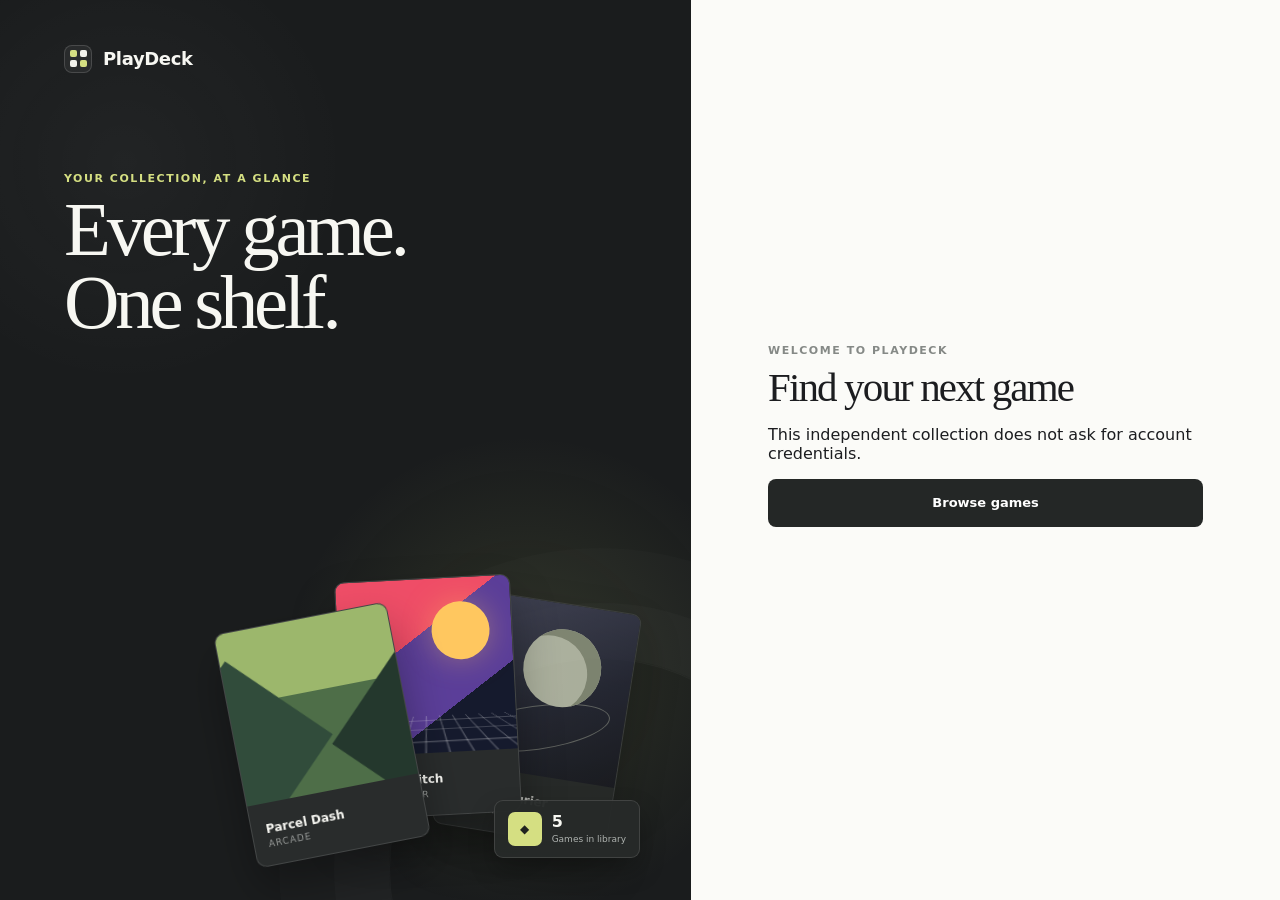
==== commit 46368e20: "Publish PlayDeck with Snow Rider link Co-authored-by: Copilot <223556219+Copilot@users.noreply.githu" ====
--- a/index.html
+++ b/index.html
@@ -4,12 +4,12 @@
     <meta charset="UTF-8" />
     <meta name="viewport" content="width=device-width, initial-scale=1.0" />
     <meta name="theme-color" content="#17191d" />
-    <meta name="description" content="Sign in to manage your game collection." />
-    <title>PlayDeck | Sign in</title>
+    <meta name="description" content="Browse PlayDeck's original browser game collection." />
+    <title>PlayDeck | Game collection</title>
     <link rel="stylesheet" href="styles.css" />
   </head>
   <body>
-    <main class="login-layout">
+    <main class="app-layout">
       <section class="collection-panel" aria-label="Featured collection">
         <header class="brand">
           <span class="brand-mark" aria-hidden="true">
@@ -29,31 +29,31 @@
               <span class="orbit"></span>
               <span class="moon"></span>
             </div>
-            <div class="card-info"><strong>Lunar Drift</strong><span>Adventure</span></div>
+            <div class="card-info"><strong>Alpine Courier</strong><span>Delivery</span></div>
           </div>
           <div class="game-card game-card-main">
             <div class="card-art art-neon">
               <span class="sun"></span>
               <span class="grid-lines"></span>
             </div>
-            <div class="card-info"><strong>Neon Racer</strong><span>Racing</span></div>
+            <div class="card-info"><strong>Pocket Pitch</strong><span>Car soccer</span></div>
           </div>
           <div class="game-card game-card-front">
             <div class="card-art art-forest">
               <span class="mountain mountain-one"></span>
               <span class="mountain mountain-two"></span>
             </div>
-            <div class="card-info"><strong>Wildwood</strong><span>Exploration</span></div>
+            <div class="card-info"><strong>Parcel Dash</strong><span>Arcade</span></div>
           </div>
 
           <div class="stats-card">
             <span class="stats-icon" aria-hidden="true">◆</span>
-            <div><strong>128</strong><small>Games owned</small></div>
+            <div><strong>5</strong><small>Games in library</small></div>
           </div>
         </div>
       </section>
 
-      <section class="form-panel" aria-labelledby="login-title">
+      <section class="form-panel" aria-label="PlayDeck game collection">
         <div class="form-wrap">
           <a class="mobile-brand" href="./" aria-label="PlayDeck home">
             <span class="brand-mark" aria-hidden="true">
@@ -62,79 +62,12 @@
             <span>PlayDeck</span>
           </a>
 
-          <div class="form-heading">
-            <p class="eyebrow">Welcome back</p>
-            <h2 id="login-title">Sign in to PlayDeck</h2>
-            <p>Continue building your collection.</p>
-          </div>
-
-          <form id="login-form">
-            <div class="field">
-              <label for="email">Email address</label>
-              <input id="email" name="email" type="email" autocomplete="email" placeholder="you@example.com" required />
-            </div>
-
-            <div class="field">
-              <div class="label-row">
-                <label for="password">Password</label>
-                <a href="#" class="forgot-link">Forgot password?</a>
-              </div>
-              <div class="password-wrap">
-                <input id="password" name="password" type="password" autocomplete="current-password" placeholder="Enter your password" required />
-                <button class="password-toggle" type="button" aria-label="Show password" aria-pressed="false">
-                  <svg viewBox="0 0 24 24" aria-hidden="true">
-                    <path d="M2.5 12s3.5-5 9.5-5 9.5 5 9.5 5-3.5 5-9.5 5-9.5-5-9.5-5Z" />
-                    <circle cx="12" cy="12" r="2.5" />
-                  </svg>
-                </button>
-              </div>
-            </div>
-
-            <label class="remember">
-              <input type="checkbox" name="remember" />
-              <span class="checkmark" aria-hidden="true"></span>
-              <span>Keep me signed in</span>
-            </label>
-
-            <button class="submit-button" type="submit">Sign in</button>
-            <p class="form-message" id="form-message" role="status"></p>
-          </form>
-
-          <div class="signed-in-state" id="signed-in-state" hidden>
-            <div class="success-mark" aria-hidden="true">✓</div>
-            <p class="eyebrow">You’re signed in</p>
-            <h3>Welcome to your collection</h3>
-            <p id="welcome-message"></p>
-            <div class="collection-summary">
-              <div><strong>7</strong><span>Games</span></div>
-              <div><strong>0</strong><span>Completed</span></div>
-              <div><strong>6</strong><span>Playable here</span></div>
-            </div>
-            <button class="submit-button" id="continue-button" type="button">Open collection</button>
-            <button class="sign-out-button" id="sign-out-button" type="button">Sign out</button>
-          </div>
-
-          <div class="divider" id="social-divider"><span>or continue with</span></div>
-
-          <div class="social-buttons" id="social-buttons">
-            <button type="button" aria-label="Continue with Google">
-              <svg viewBox="0 0 24 24" aria-hidden="true">
-                <path fill="#4285F4" d="M21.6 12.2c0-.7-.1-1.5-.2-2.2H12v4.1h5.4a4.6 4.6 0 0 1-2 3v2.7h3.4c2-1.8 3-4.5 3-7.6Z"/>
-                <path fill="#34A853" d="M12 22c2.7 0 5-.9 6.7-2.4l-3.4-2.7c-.9.6-2.1 1-3.3 1-2.6 0-4.8-1.8-5.6-4.1H3v2.8A10 10 0 0 0 12 22Z"/>
-                <path fill="#FBBC05" d="M6.4 13.8a6 6 0 0 1 0-3.6V7.4H3A10 10 0 0 0 3 16.6l3.4-2.8Z"/>
-                <path fill="#EA4335" d="M12 6.1c1.5 0 2.8.5 3.9 1.5l2.9-2.9A10 10 0 0 0 3 7.4l3.4 2.8C7.2 7.9 9.4 6.1 12 6.1Z"/>
-              </svg>
-              Google
-            </button>
-            <button type="button" aria-label="Continue with Apple">
-              <svg viewBox="0 0 24 24" aria-hidden="true" class="apple-icon">
-                <path d="M17.05 12.54c.02-2.18 1.78-3.22 1.86-3.27a4 4 0 0 0-3.15-1.7c-1.32-.14-2.6.79-3.28.79-.69 0-1.73-.77-2.85-.75a4.2 4.2 0 0 0-3.53 2.16c-1.52 2.63-.39 6.5 1.08 8.63.72 1.04 1.57 2.2 2.69 2.16 1.09-.04 1.5-.7 2.82-.7 1.31 0 1.69.7 2.84.67 1.18-.02 1.92-1.05 2.62-2.1a8.7 8.7 0 0 0 1.19-2.43 3.8 3.8 0 0 1-2.29-3.46Zm-2.2-6.4a3.8 3.8 0 0 0 .87-2.75 3.9 3.9 0 0 0-2.53 1.3 3.6 3.6 0 0 0-.9 2.64c.95.07 1.92-.4 2.56-1.19Z"/>
-              </svg>
-              Apple
-            </button>
-          </div>
-
-          <p class="create-account" id="create-account">New to PlayDeck? <a href="#">Create an account</a></p>
+          <div class="form-heading" id="welcome-panel">
+            <p class="eyebrow">Welcome to PlayDeck</p>
+            <h2>Find your next game</h2>
+            <p>This independent collection does not ask for account credentials.</p>
+            <button class="submit-button" id="continue-button" type="button">Browse games</button>
+          </div>
 
           <section class="collection-view" id="collection-view" aria-labelledby="collection-title" hidden>
             <header class="collection-header">
@@ -142,7 +75,30 @@
                 <p class="eyebrow">Your library</p>
                 <h2 id="collection-title">My games</h2>
               </div>
-              <button class="avatar-button" id="avatar-button" type="button" aria-label="Sign out">PD</button>
+              <nav class="dashboard-nav" aria-label="PlayDeck navigation">
+                <details class="nav-dropdown">
+                  <summary>Games</summary>
+                  <div class="nav-dropdown-panel">
+                    <button type="button" data-launch-game="Parcel Dash">Parcel Dash <span>Lane hopper</span></button>
+                    <button type="button" data-launch-game="Pocket Pitch">Pocket Pitch <span>Car soccer</span></button>
+                    <button type="button" data-launch-game="Alpine Courier">Alpine Courier <span>Snow delivery</span></button>
+                    <button type="button" data-launch-game="Impact Lab">Impact Lab <span>Crash simulator</span></button>
+                    <a href="https://snowrider3d.com/" target="_blank" rel="noopener noreferrer">
+                      Snow Rider 3D <span>External site ↗</span>
+                    </a>
+                  </div>
+                </details>
+                <a class="official-link" href="https://www.blooket.com/" target="_blank" rel="noopener noreferrer">
+                  Official Blooket <span aria-hidden="true">↗</span><span class="visually-hidden"> (opens in a new tab)</span>
+                </a>
+                <details class="nav-dropdown account-dropdown">
+                  <summary><span class="avatar-mark" aria-hidden="true">PD</span> Account</summary>
+                  <div class="account-panel">
+                    <strong>Guest profile</strong>
+                    <p>PlayDeck does not collect account credentials.</p>
+                  </div>
+                </details>
+              </nav>
             </header>
 
             <div class="collection-tools">
@@ -161,47 +117,35 @@
             <div class="filter-row" id="filter-row" hidden>
               <button type="button" class="filter-chip active" data-status="all">All</button>
               <button type="button" class="filter-chip" data-status="playing">Playing</button>
-              <button type="button" class="filter-chip" data-status="completed">Completed</button>
-              <button type="button" class="filter-chip" data-status="wishlist">Wishlist</button>
-            </div>
-
-            <p class="results-count" id="results-count">7 games</p>
+            </div>
+
+            <p class="results-count" id="results-count">5 games</p>
             <div class="game-library" id="game-library">
-              <button class="library-game" type="button" data-status="playing" data-name="Drive Mad" data-url=".game-mirror/drive-mad/index.html" data-fallback="https://cdn.jsdelivr.net/gh/md-abu-kayser/drive-mad@main/index.html|https://html5.gamedistribution.com/rvvASMiM/drive-mad/index.html">
-                <span class="cover cover-drive"><span>DM</span></span>
-                <span class="library-game-info"><strong>Drive Mad</strong><span>Driving</span></span>
-                <span class="status-badge playing">Play</span>
-              </button>
-              <button class="library-game" type="button" data-status="playing" data-name="Crossy Road (official)" data-action="official-crossy">
-                <span class="cover cover-crossy"><span>CR</span></span>
-                <span class="library-game-info"><strong>Crossy Road</strong><span>Official · mobile</span></span>
-                <span class="status-badge official">Official</span>
-              </button>
-              <button class="library-game" type="button" data-status="playing" data-name="Parcel Dash" data-url=".game-mirror/parcel-dash/index.html">
+              <button class="library-game" type="button" data-status="playing" data-name="Parcel Dash" data-url="games/parcel-dash/index.html">
                 <span class="cover cover-parcel"><span>PD</span></span>
                 <span class="library-game-info"><strong>Parcel Dash</strong><span>Lane hopper</span></span>
                 <span class="status-badge playing">Play</span>
               </button>
-              <button class="library-game" type="button" data-status="playing" data-name="Minecraft 1.8" data-url=".game-mirror/minecraft-1.8/index.html" data-fallback="https://cdn.jsdelivr.net/gh/neon443/eaglercraftX188@main/index.html|https://eaglercraft.com/play?version=1.8.8">
-                <span class="cover cover-minecraft"><span>MC</span></span>
-                <span class="library-game-info"><strong>Minecraft 1.8</strong><span>Sandbox</span></span>
-                <span class="status-badge playing">Play</span>
-              </button>
-              <button class="library-game" type="button" data-status="playing" data-name="Retro Bowl" data-url=".game-mirror/retro-bowl-play/index.html" data-fallback="https://poki.com/en/g/retro-bowl|https://game316009.konggames.com/gamez/0031/6009/live/index.html">
-                <span class="cover cover-retrobowl"><span>RB</span></span>
-                <span class="library-game-info"><strong>Retro Bowl</strong><span>Sports</span></span>
-                <span class="status-badge playing">Play</span>
-              </button>
-              <button class="library-game" type="button" data-status="playing" data-name="Pocket Pitch" data-url=".game-mirror/pocket-pitch/index.html">
+              <button class="library-game" type="button" data-status="playing" data-name="Pocket Pitch" data-url="games/pocket-pitch/index.html">
                 <span class="cover cover-pitch"><span>PP</span></span>
                 <span class="library-game-info"><strong>Pocket Pitch</strong><span>Car soccer</span></span>
                 <span class="status-badge playing">Play</span>
               </button>
-              <button class="library-game" type="button" data-status="playing" data-name="Snow Rider 3D" data-url="https://especially43.github.io/snow-rider/" data-fallback="https://cdn.jsdelivr.net/gh/drippy-cat/snowrider3D@c82fe583cbffafa502b0aa3ed2da0053972e0c80/">
+              <button class="library-game" type="button" data-status="playing" data-name="Alpine Courier" data-url="games/alpine-courier/index.html">
+                <span class="cover cover-courier"><span>AC</span></span>
+                <span class="library-game-info"><strong>Alpine Courier</strong><span>Snow delivery</span></span>
+                <span class="status-badge playing">Play</span>
+              </button>
+              <button class="library-game" type="button" data-status="playing" data-name="Impact Lab" data-url="games/impact-lab/index.html">
+                <span class="cover cover-crashsim"><span>IL</span></span>
+                <span class="library-game-info"><strong>Impact Lab</strong><span>3D crash simulator</span></span>
+                <span class="status-badge playing">Play</span>
+              </button>
+              <a class="library-game" href="https://snowrider3d.com/" target="_blank" rel="noopener noreferrer" data-status="playing" data-name="Snow Rider 3D" aria-label="Open Snow Rider 3D website in a new tab">
                 <span class="cover cover-snowrider"><span>SR</span></span>
-                <span class="library-game-info"><strong>Snow Rider 3D</strong><span>Snow racing</span></span>
-                <span class="status-badge playing">Play</span>
-              </button>
+                <span class="library-game-info"><strong>Snow Rider 3D</strong><span>External site</span></span>
+                <span class="status-badge playing">Open ↗</span>
+              </a>
             </div>
             <p class="no-results" id="no-results" hidden>No games found.</p>
           </section>
@@ -216,90 +160,60 @@
           <h2 id="game-modal-title">Game</h2>
         </div>
         <div class="game-modal-actions">
-          <button class="game-server-button" id="game-server-button" type="button">Switch server</button>
           <button class="game-modal-close" id="game-modal-close" type="button" aria-label="Close game">Close</button>
-        </div>
-      </div>
-      <div class="official-game-notice" id="official-game-notice" hidden>
-        <div class="official-game-icon" aria-hidden="true">CR</div>
-        <p class="eyebrow">Official game</p>
-        <h3>Crossy Road is a mobile game</h3>
-        <p>The official version is available from the app stores. There isn’t an official browser version to play in this collection.</p>
-        <div class="official-game-links">
-          <a href="https://play.google.com/store/apps/details?id=com.yodo1.crossyroad" target="_blank" rel="noopener noreferrer">Get it on Google Play <span aria-hidden="true">↗</span></a>
-          <a href="https://apps.apple.com/us/app/crossy-road/id1559490508" target="_blank" rel="noopener noreferrer">Get it on the App Store <span aria-hidden="true">↗</span></a>
-          <a class="official-site-link" href="https://www.crossyroad.com/" target="_blank" rel="noopener noreferrer">Visit the official Crossy Road site</a>
         </div>
       </div>
       <iframe id="game-frame" title="Game" allow="fullscreen; pointer-lock; autoplay; gamepad; clipboard-read; clipboard-write" allowfullscreen></iframe>
-      <p class="game-tip" id="game-tip" hidden>For smoother Minecraft, open Options → Video Settings, choose Fast graphics, and lower Render Distance.</p>
       <p class="game-loading" id="game-loading">Loading game…</p>
     </div>
 
     <script>
-      const passwordInput = document.querySelector("#password");
-      const passwordToggle = document.querySelector(".password-toggle");
-      const loginForm = document.querySelector("#login-form");
-      const formMessage = document.querySelector("#form-message");
-      const signedInState = document.querySelector("#signed-in-state");
-      const welcomeMessage = document.querySelector("#welcome-message");
-      const socialDivider = document.querySelector("#social-divider");
-      const socialButtons = document.querySelector("#social-buttons");
-      const createAccount = document.querySelector("#create-account");
-      const formHeading = document.querySelector(".form-heading");
+      const welcomePanel = document.querySelector("#welcome-panel");
       const continueButton = document.querySelector("#continue-button");
-      const signOutButton = document.querySelector("#sign-out-button");
       const collectionView = document.querySelector("#collection-view");
       const gameSearch = document.querySelector("#game-search");
       const filterButton = document.querySelector("#filter-button");
       const filterRow = document.querySelector("#filter-row");
       const resultsCount = document.querySelector("#results-count");
       const noResults = document.querySelector("#no-results");
-      const avatarButton = document.querySelector("#avatar-button");
       const gameModal = document.querySelector("#game-modal");
       const gameModalTitle = document.querySelector("#game-modal-title");
       const gameModalClose = document.querySelector("#game-modal-close");
       const gameFrame = document.querySelector("#game-frame");
       const gameLoading = document.querySelector("#game-loading");
-      const gameServerButton = document.querySelector("#game-server-button");
-      const officialGameNotice = document.querySelector("#official-game-notice");
-      const gameTip = document.querySelector("#game-tip");
       let activeStatus = "all";
-      let activeSources = [];
-      let activeSourceIndex = 0;
-      let activeGameName = "";
-
-      const showSignedInState = (email) => {
-        loginForm.hidden = true;
-        socialDivider.hidden = true;
-        socialButtons.hidden = true;
-        createAccount.hidden = true;
-        formHeading.hidden = true;
-        signedInState.hidden = false;
-        welcomeMessage.textContent = email ? `Signed in as ${email}` : "Your game shelf is ready.";
-      };
-
-      passwordToggle.addEventListener("click", () => {
-        const showPassword = passwordInput.type === "password";
-        passwordInput.type = showPassword ? "text" : "password";
-        passwordToggle.setAttribute("aria-pressed", String(showPassword));
-        passwordToggle.setAttribute("aria-label", showPassword ? "Hide password" : "Show password");
-      });
-
-      loginForm.addEventListener("submit", (event) => {
-        event.preventDefault();
-        if (!loginForm.reportValidity()) return;
-        showSignedInState(document.querySelector("#email").value);
-      });
-
-      document.querySelectorAll(".social-buttons button").forEach((button) => {
-        button.addEventListener("click", () => showSignedInState());
-      });
+      let returnFocusTarget = null;
 
       continueButton.addEventListener("click", () => {
-        signedInState.hidden = true;
+        welcomePanel.hidden = true;
         collectionView.hidden = false;
         window.location.hash = "collection";
+      });
+
+      document.querySelectorAll(".nav-dropdown").forEach((menu) => {
+        const summary = menu.querySelector("summary");
+        menu.addEventListener("pointerenter", (event) => {
+          if (event.pointerType === "mouse") menu.open = true;
+        });
+        menu.addEventListener("pointerleave", () => {
+          if (!menu.contains(document.activeElement)) menu.open = false;
+        });
+        summary.addEventListener("click", (event) => {
+          if (event.detail === 0 && menu.open) event.preventDefault();
+        });
+        menu.addEventListener("focusin", () => { menu.open = true; });
+        menu.addEventListener("focusout", () => {
+          window.requestAnimationFrame(() => {
+            if (!menu.matches(":hover") && !menu.contains(document.activeElement)) menu.open = false;
+          });
+        });
+        menu.addEventListener("keydown", (event) => {
+          if (event.key === "Escape" && menu.open) {
+            event.preventDefault();
+            summary.focus();
+            menu.open = false;
+          }
+        });
       });
 
       const updateGameFilters = () => {
@@ -339,55 +253,37 @@
         gameFrame.src = "about:blank";
         document.body.classList.remove("game-open");
         window.history.replaceState(null, "", window.location.pathname);
+        returnFocusTarget?.focus();
+      };
+
+      const openGame = (game, returnFocus = game) => {
+        const gameName = game.dataset.name;
+        returnFocusTarget = returnFocus;
+        gameModalTitle.textContent = gameName;
+        gameModal.hidden = false;
+        document.body.classList.add("game-open");
+        gameFrame.hidden = false;
+        gameLoading.hidden = false;
+        gameLoading.textContent = "Loading game…";
+        gameFrame.src = game.dataset.url;
+        window.history.replaceState(null, "", `#play/${encodeURIComponent(gameName.toLowerCase().replace(/[^a-z0-9]+/g, "-"))}`);
         gameModalClose.focus();
       };
 
       document.querySelectorAll(".library-game").forEach((game) => {
-        game.addEventListener("click", () => {
-          activeGameName = game.dataset.name;
-          const isOfficialCrossy = game.dataset.action === "official-crossy";
-          gameModalTitle.textContent = activeGameName;
-          gameModal.hidden = false;
-          document.body.classList.add("game-open");
-          gameModal.classList.toggle("official-mode", isOfficialCrossy);
-
-          if (isOfficialCrossy) {
-            activeSources = [];
-            gameFrame.src = "about:blank";
-            gameFrame.hidden = true;
-            gameServerButton.hidden = true;
-            gameTip.hidden = true;
-            gameLoading.hidden = true;
-            officialGameNotice.hidden = false;
-            gameModalClose.focus();
+        game.addEventListener("click", () => openGame(game));
+      });
+
+      document.querySelectorAll("[data-launch-game]").forEach((button) => {
+        button.addEventListener("click", () => {
+          const game = Array.from(document.querySelectorAll(".library-game"))
+            .find((item) => item.dataset.name === button.dataset.launchGame);
+          if (!game) {
+            console.error(`PlayDeck menu refers to unavailable game "${button.dataset.launchGame}".`);
             return;
           }
-
-          officialGameNotice.hidden = true;
-          gameFrame.hidden = false;
-          gameTip.hidden = activeGameName !== "Minecraft 1.8";
-          activeSources = [game.dataset.url, ...(game.dataset.fallback || "").split("|").filter(Boolean)];
-          activeSourceIndex = 0;
-          gameServerButton.hidden = activeSources.length < 2;
-          gameLoading.hidden = false;
-          gameLoading.textContent = "Loading game…";
-          gameFrame.src = activeSources[activeSourceIndex];
-          const routeToken = btoa(unescape(encodeURIComponent(`${activeGameName}|${activeSources[activeSourceIndex]}|play-in-console|full-screen-ready|cdn-launcher`)))
-            .replace(/=/g, "")
-            .replace(/\+/g, "-")
-            .replace(/\//g, "_");
-          const padding = "gamesafe-access-console-embedded-player-session-verification-play-in-browser-without-navigation-" + routeToken;
-          window.history.replaceState(null, "", `#play/${encodeURIComponent(activeGameName.toLowerCase().replace(/[^a-z0-9]+/g,"-"))}/${padding}`);
-          gameModalClose.focus();
-        });
-      });
-
-      gameServerButton.addEventListener("click", () => {
-        if (activeSources.length < 2) return;
-        activeSourceIndex = (activeSourceIndex + 1) % activeSources.length;
-        gameLoading.hidden = false;
-        gameFrame.src = activeSources[activeSourceIndex];
-        gameLoading.textContent = `Trying server ${activeSourceIndex + 1} of ${activeSources.length}…`;
+          openGame(game, button);
+        });
       });
 
       gameFrame.addEventListener("load", () => {
@@ -399,28 +295,6 @@
         if (event.key === "Escape" && !gameModal.hidden) closeGame();
       });
 
-      signOutButton.addEventListener("click", () => {
-        loginForm.reset();
-        loginForm.hidden = false;
-        socialDivider.hidden = false;
-        socialButtons.hidden = false;
-        createAccount.hidden = false;
-        formHeading.hidden = false;
-        signedInState.hidden = true;
-        window.location.hash = "";
-        collectionView.hidden = true;
-      });
-
-      avatarButton.addEventListener("click", () => {
-        loginForm.reset();
-        collectionView.hidden = true;
-        loginForm.hidden = false;
-        socialDivider.hidden = false;
-        socialButtons.hidden = false;
-        createAccount.hidden = false;
-        formHeading.hidden = false;
-        window.location.hash = "";
-      });
     </script>
   </body>
 </html>
--- a/styles.css
+++ b/styles.css
@@ -33,7 +33,7 @@
   color: inherit;
 }
 
-.login-layout {
+.app-layout {
   display: grid;
   grid-template-columns: minmax(0, 1.08fr) minmax(420px, 0.92fr);
   min-height: 100vh;
@@ -325,13 +325,13 @@
 }
 
 .form-wrap {
-  width: min(100%, 420px);
+  width: min(100%, 720px);
 }
 
 .mobile-brand {
   display: none;
   color: #252726;
-  margin-bottom: 44px;
+  margin-bottom: 24px;
 }
 
 .mobile-brand .brand-mark {
@@ -637,6 +637,8 @@
   display: flex;
   align-items: center;
   justify-content: space-between;
+  flex-wrap: wrap;
+  gap: 18px;
   margin-bottom: 22px;
 }
 
@@ -648,16 +650,176 @@
   letter-spacing: -0.04em;
 }
 
-.avatar-button {
-  width: 42px;
-  height: 42px;
+.dashboard-nav {
+  display: flex;
+  align-items: center;
+  justify-content: flex-end;
+  flex-wrap: wrap;
+  gap: 8px;
+}
+
+.nav-dropdown {
+  position: relative;
+}
+
+.nav-dropdown > summary {
+  display: flex;
+  min-height: 42px;
+  align-items: center;
+  gap: 8px;
+  padding: 0 12px;
+  border: 1px solid #dedfd9;
+  border-radius: 8px;
+  color: #343735;
+  background: #fff;
+  font-size: 12px;
+  font-weight: 750;
+  list-style: none;
+  cursor: pointer;
+}
+
+.nav-dropdown > summary::-webkit-details-marker {
+  display: none;
+}
+
+.nav-dropdown > summary::after {
+  content: "⌄";
+  color: #858982;
+  font-size: 14px;
+}
+
+.nav-dropdown[open] > summary,
+.nav-dropdown > summary:hover {
+  border-color: #bcc1ad;
+  background: #f8f8f5;
+}
+
+.nav-dropdown > summary:focus-visible,
+.official-link:focus-visible,
+.nav-dropdown-panel button:focus-visible,
+.nav-dropdown-panel a:focus-visible {
+  outline: 3px solid #aeb778;
+  outline-offset: 3px;
+}
+
+.nav-dropdown-panel,
+.account-panel {
+  position: absolute;
+  z-index: 20;
+  top: calc(100% + 7px);
+  right: 0;
+  min-width: 210px;
+  padding: 6px;
+  border: 1px solid #e1e2dc;
+  border-radius: 9px;
+  background: #fff;
+  box-shadow: 0 14px 32px rgba(36, 39, 38, 0.16);
+}
+
+.nav-dropdown-panel {
+  right: auto;
+  left: 0;
+  display: grid;
+  gap: 3px;
+}
+
+.nav-dropdown:not([open]) > .nav-dropdown-panel,
+.nav-dropdown:not([open]) > .account-panel {
+  display: none;
+}
+
+.nav-dropdown-panel button,
+.nav-dropdown-panel a {
+  display: flex;
+  min-height: 44px;
+  flex-direction: column;
+  align-items: flex-start;
+  justify-content: center;
+  gap: 2px;
+  padding: 6px 9px;
   border: 0;
+  border-radius: 6px;
+  color: #303330;
+  background: transparent;
+  font-family: inherit;
+  font-size: 12px;
+  font-weight: 750;
+  text-align: left;
+  cursor: pointer;
+}
+
+.nav-dropdown-panel a {
+  text-decoration: none;
+}
+
+.nav-dropdown-panel button:hover,
+.nav-dropdown-panel a:hover {
+  background: #f2f3ed;
+}
+
+.nav-dropdown-panel button span,
+.nav-dropdown-panel a span,
+.account-panel p {
+  color: #858982;
+  font-size: 10px;
+  font-weight: 450;
+}
+
+.account-dropdown > summary {
+  gap: 7px;
+}
+
+.avatar-mark {
+  display: grid;
+  width: 26px;
+  height: 26px;
+  place-items: center;
   border-radius: 50%;
   color: #252825;
   background: #d5df82;
+  font-size: 9px;
+  font-weight: 850;
+}
+
+.account-panel {
+  width: 220px;
+  padding: 13px;
+  color: #343735;
+  font-size: 12px;
+}
+
+.account-panel p {
+  margin: 6px 0 0;
+  line-height: 1.5;
+}
+
+.official-link {
+  display: inline-flex;
+  min-height: 42px;
+  align-items: center;
+  gap: 5px;
+  padding: 0 10px;
+  border: 1px solid transparent;
+  border-radius: 8px;
+  color: #53584a;
   font-size: 11px;
-  font-weight: 850;
-  cursor: pointer;
+  font-weight: 750;
+  text-decoration: none;
+}
+
+.official-link:hover {
+  border-color: #dedfd9;
+  background: #fff;
+}
+
+.visually-hidden {
+  position: absolute;
+  width: 1px;
+  height: 1px;
+  overflow: hidden;
+  clip: rect(0, 0, 0, 0);
+  white-space: nowrap;
+  clip-path: inset(50%);
 }
 
 .collection-tools {
@@ -770,6 +932,7 @@
   color: #303330;
   background: #fff;
   text-align: left;
+  text-decoration: none;
   cursor: pointer;
   transition: border-color 150ms ease, transform 150ms ease, box-shadow 150ms ease;
 }
@@ -778,6 +941,11 @@
   border-color: #bcc1ad;
   box-shadow: 0 8px 18px rgba(36, 39, 38, 0.08);
   transform: translateY(-1px);
+}
+
+.library-game:focus-visible {
+  outline: 3px solid #aeb778;
+  outline-offset: 3px;
 }
 
 .library-game[hidden] {
@@ -814,7 +982,9 @@
 .cover-crossy { background: linear-gradient(90deg, #77b96b 0 20%, #d5d38a 21% 40%, #5ba2bb 41% 60%, #77b96b 61%); }
 .cover-minecraft { background: linear-gradient(145deg, #83b65b 0 38%, #6f5038 39% 58%, #4d7e91 59%); }
 .cover-retrobowl { background: linear-gradient(145deg, #d5df82 0 30%, #c84f45 31% 58%, #24303a 59%); }
-.cover-snowrider { background: radial-gradient(circle at 72% 24%, #effbff 0 9%, transparent 10%), linear-gradient(155deg, #77d8ee 0 42%, #eaf9ff 43% 58%, #3a7185 59%); }
+.cover-courier { background: radial-gradient(circle at 72% 25%, #f6c95d 0 8%, transparent 9%), linear-gradient(145deg, #d78161 0 32%, #283952 33% 58%, #9ed5ce 59%); }
+.cover-crashsim { background: radial-gradient(circle at 50% 48%, #f4a16d 0 5%, transparent 6%), linear-gradient(145deg, #52575b, #202a32 58%, #b34f39); }
+.cover-snowrider { background: radial-gradient(circle at 72% 22%, #fff 0 7%, transparent 8%), linear-gradient(145deg, #9cd6ef, #4f93be 52%, #e8f4f4 53%); }
 
 .library-game-info {
   display: flex;
@@ -1180,7 +1350,7 @@
 }
 
 @media (max-width: 900px) {
-  .login-layout {
+  .app-layout {
     grid-template-columns: minmax(330px, 0.85fr) minmax(390px, 1.15fr);
   }
 
@@ -1196,7 +1366,7 @@
 }
 
 @media (max-width: 720px) {
-  .login-layout {
+  .app-layout {
     display: block;
   }
 
@@ -1232,6 +1402,17 @@
 
   .collection-view {
     max-height: calc(100vh - 56px);
+  }
+
+  .collection-header {
+    align-items: flex-start;
+    flex-direction: column;
+  }
+
+  .dashboard-nav {
+    width: 100%;
+    justify-content: flex-start;
+    flex-wrap: wrap;
   }
 
   .game-modal-bar {
